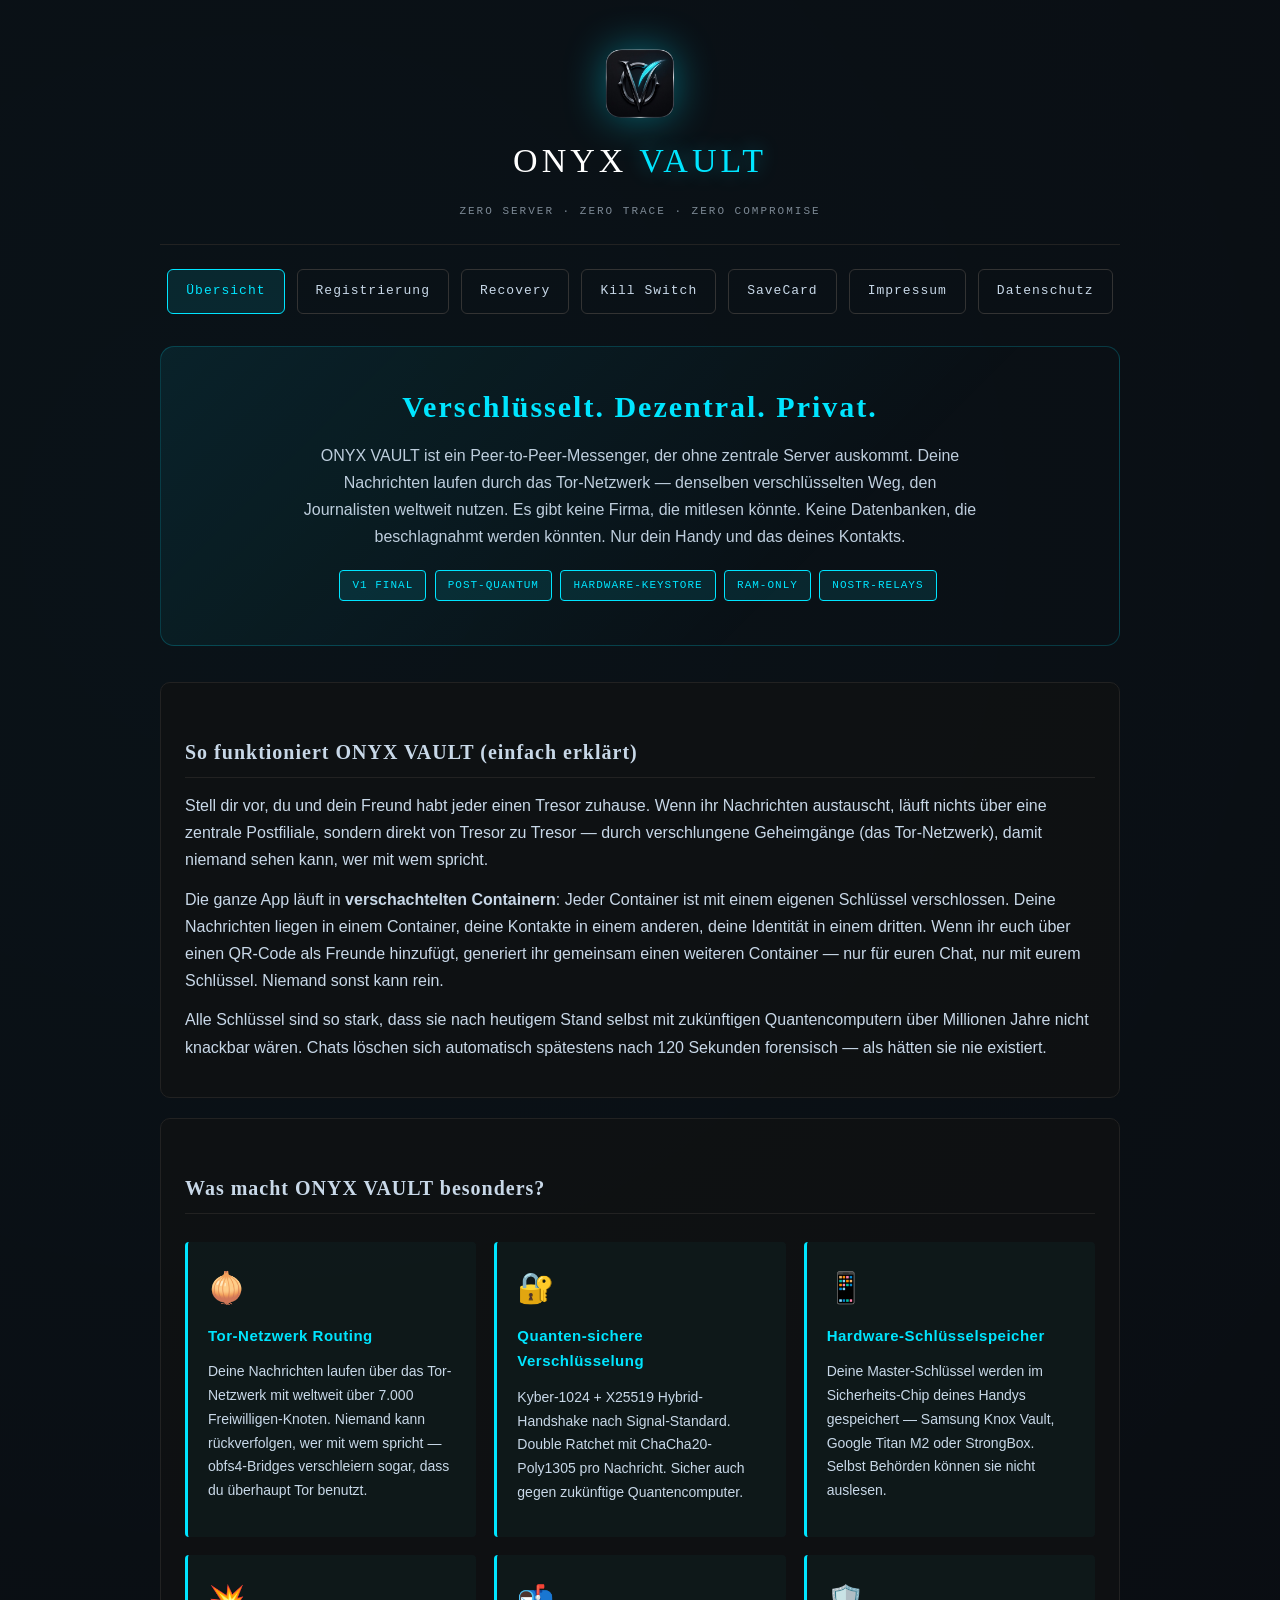
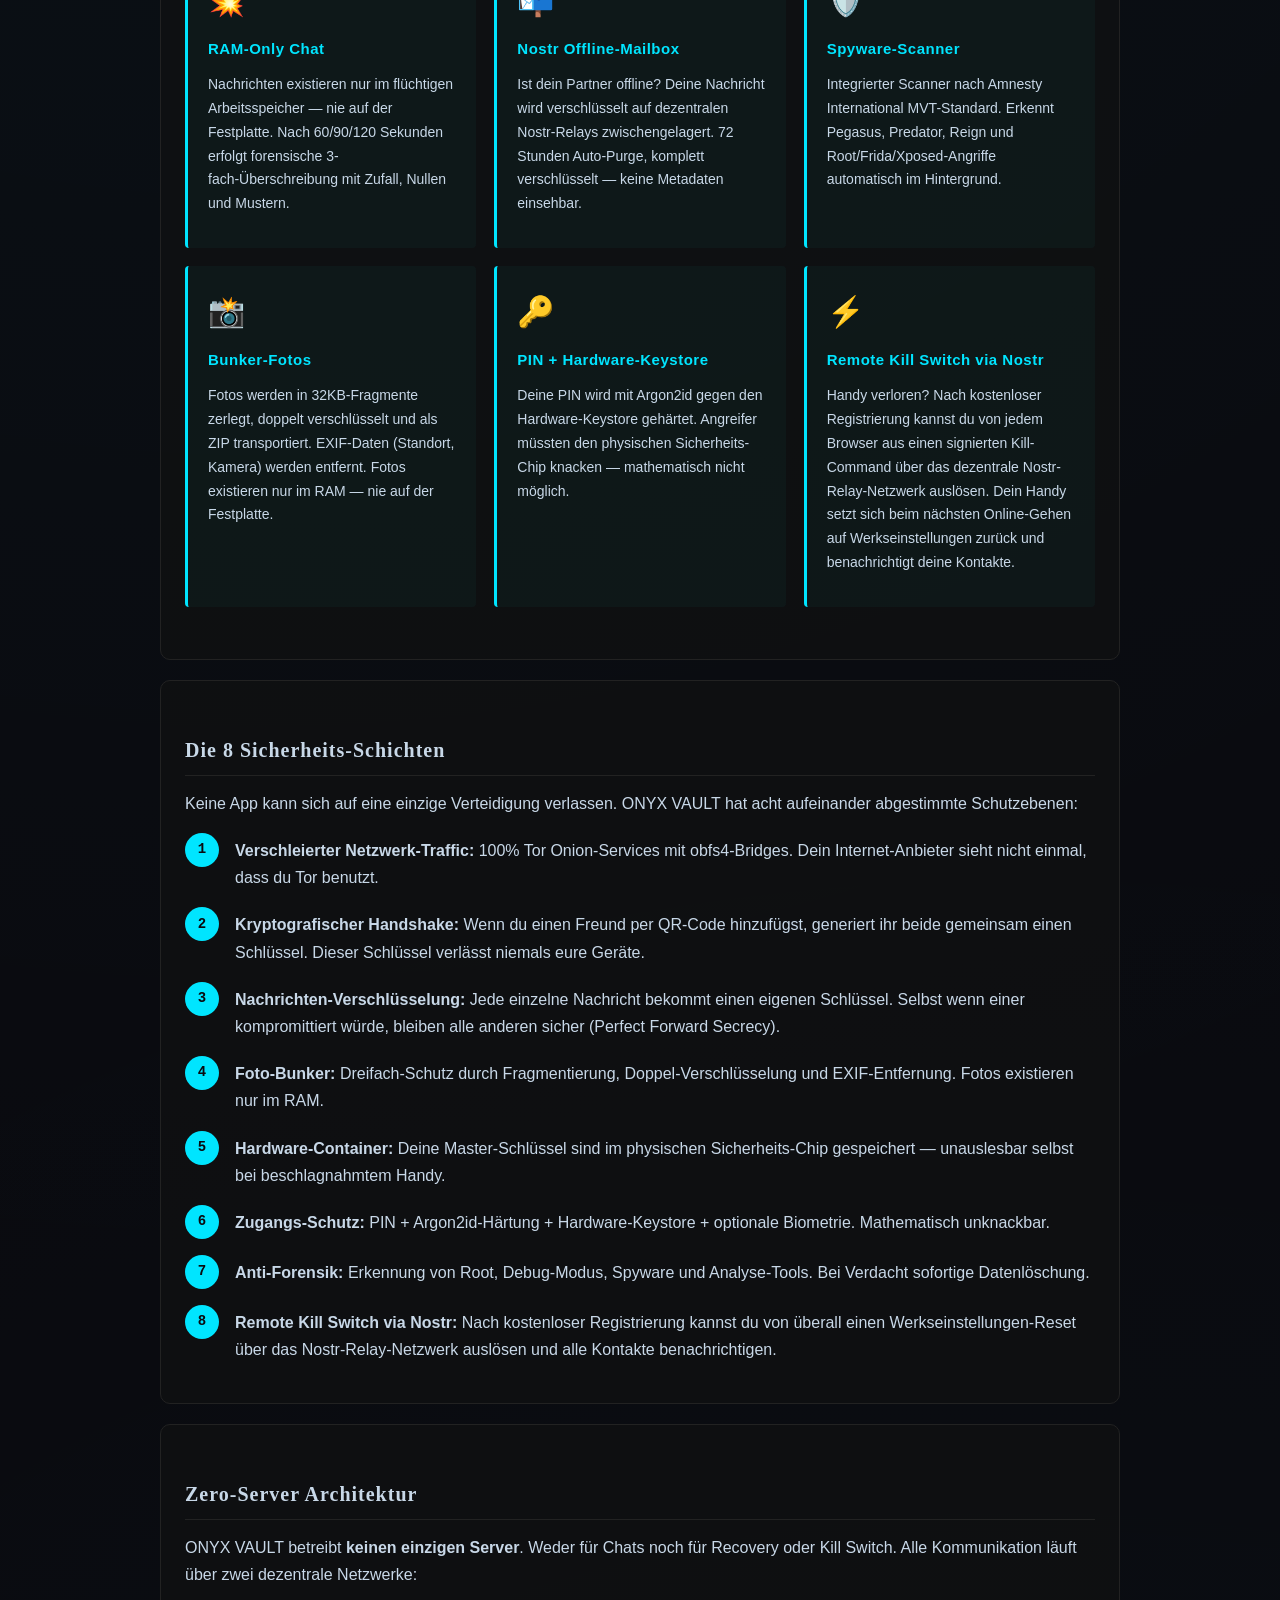
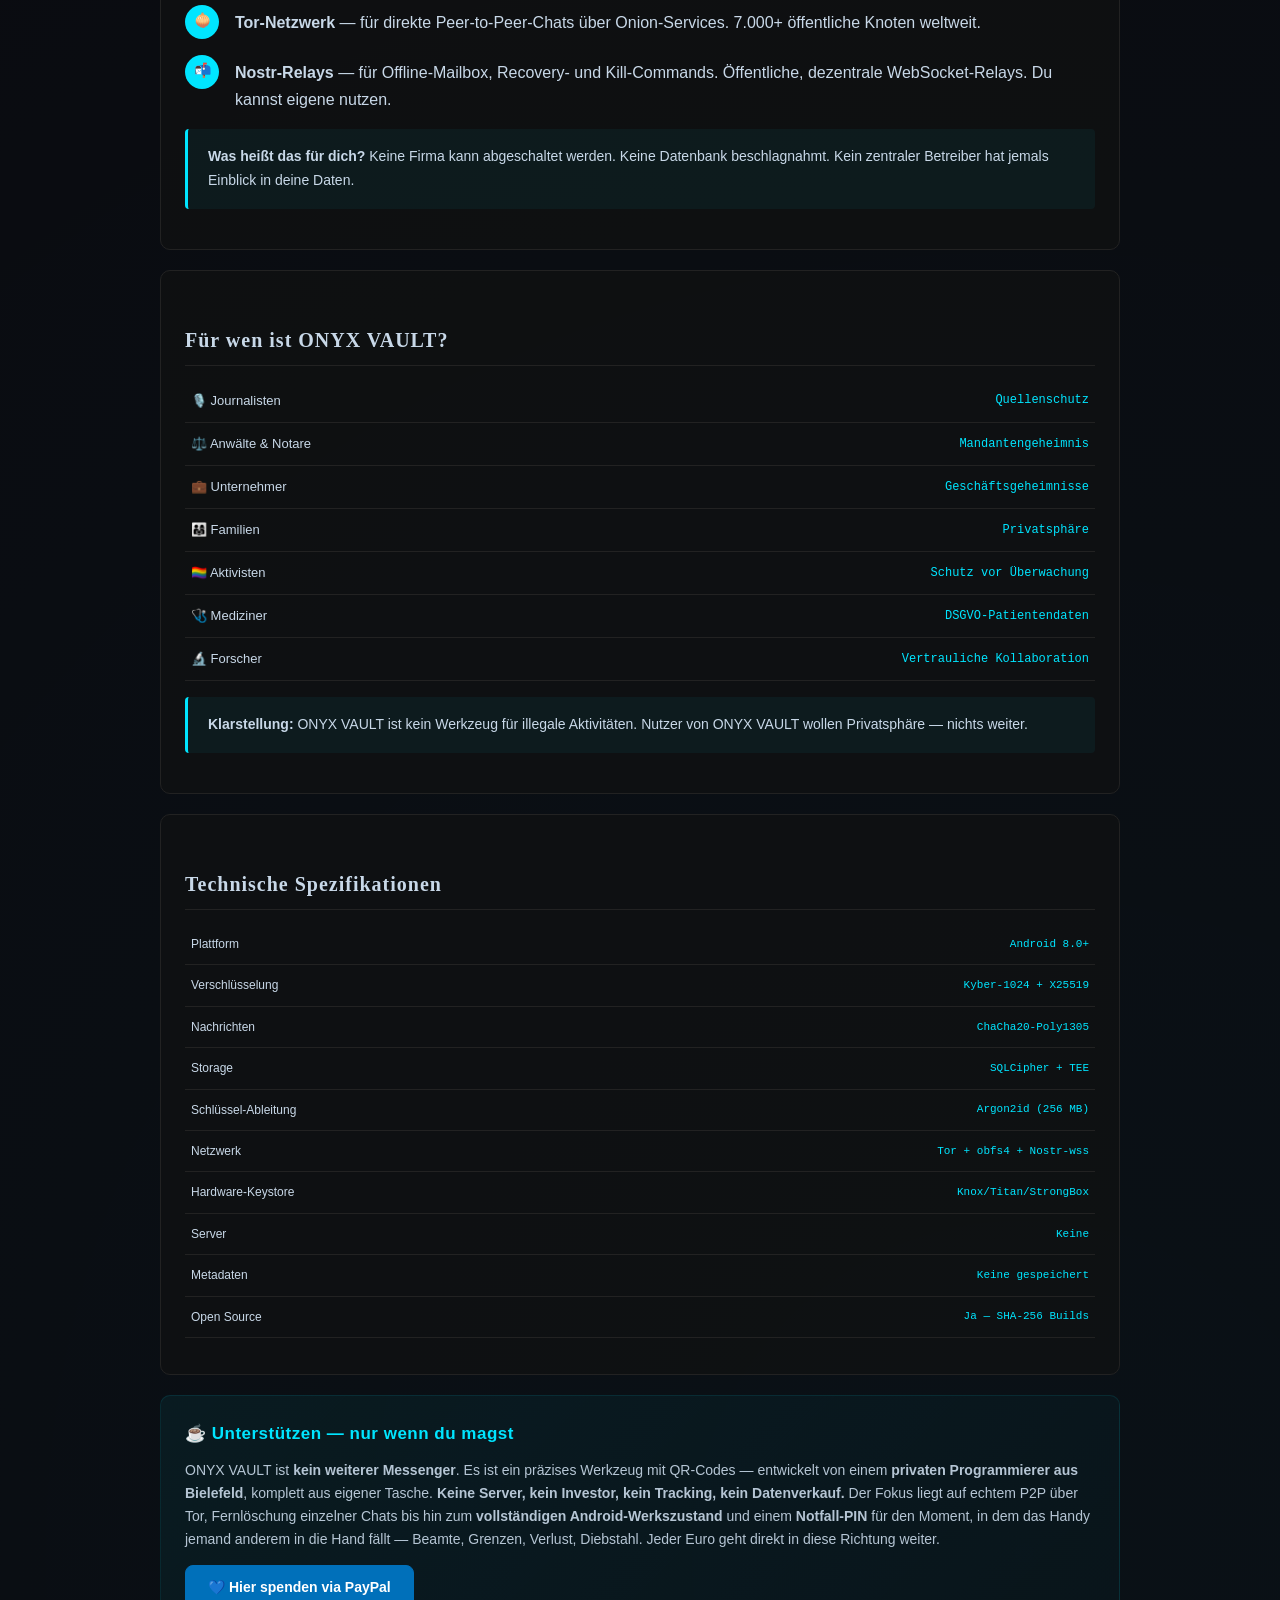
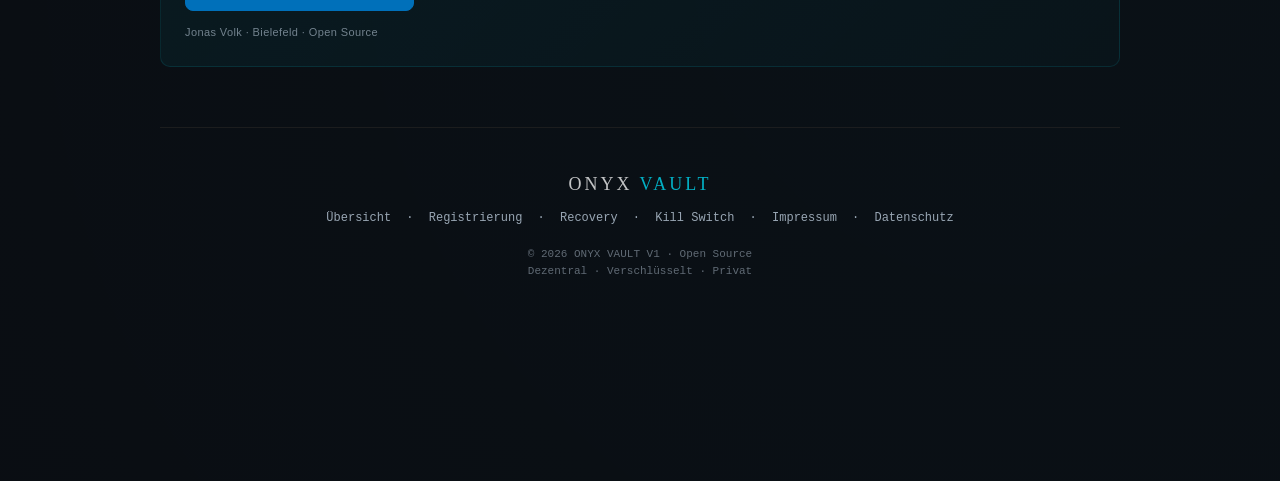
==== index.html @ 6ca7aa84 "fix: Donation-Text korrigiert - NO SERVER, P2P/Fernloeschung/Notfall-PIN betont" ====
<!DOCTYPE html>
<html lang="de">
<head>
<meta charset="UTF-8">
<meta name="viewport" content="width=device-width,initial-scale=1">
<meta name="referrer" content="no-referrer">
<title>ONYX VAULT — Dezentraler Tor-Messenger</title>
<link rel="stylesheet" href="style.css">
</head>
<body>
<div class="container">
  <header>
    <img src="logo.png" alt="ONYX VAULT" class="logo-img">
    <div class="logo"><span class="onyx">ONYX</span> <span class="vault">VAULT</span></div>
    <div class="tagline">ZERO SERVER · ZERO TRACE · ZERO COMPROMISE</div>
  </header>

  <nav>
    <a href="index.html" class="active">Übersicht</a>
    <a href="register.html">Registrierung</a>
    <a href="recovery.html">Recovery</a>
    <a href="killswitch.html">Kill Switch</a>
    <a href="savecard.html">SaveCard</a>
    <a href="impressum.html">Impressum</a>
    <a href="datenschutz.html">Datenschutz</a>
  </nav>

  <div class="hero">
    <h1>Verschlüsselt. Dezentral. Privat.</h1>
    <p>ONYX VAULT ist ein Peer-to-Peer-Messenger, der ohne zentrale Server auskommt. Deine Nachrichten laufen durch das Tor-Netzwerk — denselben verschlüsselten Weg, den Journalisten weltweit nutzen. Es gibt keine Firma, die mitlesen könnte. Keine Datenbanken, die beschlagnahmt werden könnten. Nur dein Handy und das deines Kontakts.</p>
    <span class="badge">V1 FINAL</span>
    <span class="badge">POST-QUANTUM</span>
    <span class="badge">HARDWARE-KEYSTORE</span>
    <span class="badge">RAM-ONLY</span>
    <span class="badge">NOSTR-RELAYS</span>
  </div>

  <div class="card">
    <h2>So funktioniert ONYX VAULT (einfach erklärt)</h2>
    <p>Stell dir vor, du und dein Freund habt jeder einen Tresor zuhause. Wenn ihr Nachrichten austauscht, läuft nichts über eine zentrale Postfiliale, sondern direkt von Tresor zu Tresor — durch verschlungene Geheimgänge (das Tor-Netzwerk), damit niemand sehen kann, wer mit wem spricht.</p>
    <p>Die ganze App läuft in <strong>verschachtelten Containern</strong>: Jeder Container ist mit einem eigenen Schlüssel verschlossen. Deine Nachrichten liegen in einem Container, deine Kontakte in einem anderen, deine Identität in einem dritten. Wenn ihr euch über einen QR-Code als Freunde hinzufügt, generiert ihr gemeinsam einen weiteren Container — nur für euren Chat, nur mit eurem Schlüssel. Niemand sonst kann rein.</p>
    <p>Alle Schlüssel sind so stark, dass sie nach heutigem Stand selbst mit zukünftigen Quantencomputern über Millionen Jahre nicht knackbar wären. Chats löschen sich automatisch spätestens nach 120 Sekunden forensisch — als hätten sie nie existiert.</p>
  </div>

  <div class="card">
    <h2>Was macht ONYX VAULT besonders?</h2>
    <div class="features">
      <div class="feature">
        <span class="feature-icon">🧅</span>
        <h3>Tor-Netzwerk Routing</h3>
        <p>Deine Nachrichten laufen über das Tor-Netzwerk mit weltweit über 7.000 Freiwilligen-Knoten. Niemand kann rückverfolgen, wer mit wem spricht — obfs4-Bridges verschleiern sogar, dass du überhaupt Tor benutzt.</p>
      </div>
      <div class="feature">
        <span class="feature-icon">🔐</span>
        <h3>Quanten-sichere Verschlüsselung</h3>
        <p>Kyber-1024 + X25519 Hybrid-Handshake nach Signal-Standard. Double Ratchet mit ChaCha20-Poly1305 pro Nachricht. Sicher auch gegen zukünftige Quantencomputer.</p>
      </div>
      <div class="feature">
        <span class="feature-icon">📱</span>
        <h3>Hardware-Schlüsselspeicher</h3>
        <p>Deine Master-Schlüssel werden im Sicherheits-Chip deines Handys gespeichert — Samsung Knox Vault, Google Titan M2 oder StrongBox. Selbst Behörden können sie nicht auslesen.</p>
      </div>
      <div class="feature">
        <span class="feature-icon">💥</span>
        <h3>RAM-Only Chat</h3>
        <p>Nachrichten existieren nur im flüchtigen Arbeitsspeicher — nie auf der Festplatte. Nach 60/90/120 Sekunden erfolgt forensische 3-fach-Überschreibung mit Zufall, Nullen und Mustern.</p>
      </div>
      <div class="feature">
        <span class="feature-icon">📬</span>
        <h3>Nostr Offline-Mailbox</h3>
        <p>Ist dein Partner offline? Deine Nachricht wird verschlüsselt auf dezentralen Nostr-Relays zwischengelagert. 72 Stunden Auto-Purge, komplett verschlüsselt — keine Metadaten einsehbar.</p>
      </div>
      <div class="feature">
        <span class="feature-icon">🛡️</span>
        <h3>Spyware-Scanner</h3>
        <p>Integrierter Scanner nach Amnesty International MVT-Standard. Erkennt Pegasus, Predator, Reign und Root/Frida/Xposed-Angriffe automatisch im Hintergrund.</p>
      </div>
      <div class="feature">
        <span class="feature-icon">📸</span>
        <h3>Bunker-Fotos</h3>
        <p>Fotos werden in 32KB-Fragmente zerlegt, doppelt verschlüsselt und als ZIP transportiert. EXIF-Daten (Standort, Kamera) werden entfernt. Fotos existieren nur im RAM — nie auf der Festplatte.</p>
      </div>
      <div class="feature">
        <span class="feature-icon">🔑</span>
        <h3>PIN + Hardware-Keystore</h3>
        <p>Deine PIN wird mit Argon2id gegen den Hardware-Keystore gehärtet. Angreifer müssten den physischen Sicherheits-Chip knacken — mathematisch nicht möglich.</p>
      </div>
      <div class="feature">
        <span class="feature-icon">⚡</span>
        <h3>Remote Kill Switch via Nostr</h3>
        <p>Handy verloren? Nach kostenloser Registrierung kannst du von jedem Browser aus einen signierten Kill-Command über das dezentrale Nostr-Relay-Netzwerk auslösen. Dein Handy setzt sich beim nächsten Online-Gehen auf Werkseinstellungen zurück und benachrichtigt deine Kontakte.</p>
      </div>
    </div>
  </div>

  <div class="card">
    <h2>Die 8 Sicherheits-Schichten</h2>
    <p>Keine App kann sich auf eine einzige Verteidigung verlassen. ONYX VAULT hat acht aufeinander abgestimmte Schutzebenen:</p>
    <div class="step"><div class="step-num">1</div><div class="step-text"><strong>Verschleierter Netzwerk-Traffic:</strong> 100% Tor Onion-Services mit obfs4-Bridges. Dein Internet-Anbieter sieht nicht einmal, dass du Tor benutzt.</div></div>
    <div class="step"><div class="step-num">2</div><div class="step-text"><strong>Kryptografischer Handshake:</strong> Wenn du einen Freund per QR-Code hinzufügst, generiert ihr beide gemeinsam einen Schlüssel. Dieser Schlüssel verlässt niemals eure Geräte.</div></div>
    <div class="step"><div class="step-num">3</div><div class="step-text"><strong>Nachrichten-Verschlüsselung:</strong> Jede einzelne Nachricht bekommt einen eigenen Schlüssel. Selbst wenn einer kompromittiert würde, bleiben alle anderen sicher (Perfect Forward Secrecy).</div></div>
    <div class="step"><div class="step-num">4</div><div class="step-text"><strong>Foto-Bunker:</strong> Dreifach-Schutz durch Fragmentierung, Doppel-Verschlüsselung und EXIF-Entfernung. Fotos existieren nur im RAM.</div></div>
    <div class="step"><div class="step-num">5</div><div class="step-text"><strong>Hardware-Container:</strong> Deine Master-Schlüssel sind im physischen Sicherheits-Chip gespeichert — unauslesbar selbst bei beschlagnahmtem Handy.</div></div>
    <div class="step"><div class="step-num">6</div><div class="step-text"><strong>Zugangs-Schutz:</strong> PIN + Argon2id-Härtung + Hardware-Keystore + optionale Biometrie. Mathematisch unknackbar.</div></div>
    <div class="step"><div class="step-num">7</div><div class="step-text"><strong>Anti-Forensik:</strong> Erkennung von Root, Debug-Modus, Spyware und Analyse-Tools. Bei Verdacht sofortige Datenlöschung.</div></div>
    <div class="step"><div class="step-num">8</div><div class="step-text"><strong>Remote Kill Switch via Nostr:</strong> Nach kostenloser Registrierung kannst du von überall einen Werkseinstellungen-Reset über das Nostr-Relay-Netzwerk auslösen und alle Kontakte benachrichtigen.</div></div>
  </div>

  <div class="card">
    <h2>Zero-Server Architektur</h2>
    <p>ONYX VAULT betreibt <strong>keinen einzigen Server</strong>. Weder für Chats noch für Recovery oder Kill Switch. Alle Kommunikation läuft über zwei dezentrale Netzwerke:</p>
    <div class="step"><div class="step-num">🧅</div><div class="step-text"><strong>Tor-Netzwerk</strong> — für direkte Peer-to-Peer-Chats über Onion-Services. 7.000+ öffentliche Knoten weltweit.</div></div>
    <div class="step"><div class="step-num">📬</div><div class="step-text"><strong>Nostr-Relays</strong> — für Offline-Mailbox, Recovery- und Kill-Commands. Öffentliche, dezentrale WebSocket-Relays. Du kannst eigene nutzen.</div></div>
    <div class="info"><strong>Was heißt das für dich?</strong> Keine Firma kann abgeschaltet werden. Keine Datenbank beschlagnahmt. Kein zentraler Betreiber hat jemals Einblick in deine Daten.</div>
  </div>

  <div class="card">
    <h2>Für wen ist ONYX VAULT?</h2>
    <table>
      <tr><td>🎙️ Journalisten</td><td>Quellenschutz</td></tr>
      <tr><td>⚖️ Anwälte & Notare</td><td>Mandantengeheimnis</td></tr>
      <tr><td>💼 Unternehmer</td><td>Geschäftsgeheimnisse</td></tr>
      <tr><td>👨‍👩‍👧 Familien</td><td>Privatsphäre</td></tr>
      <tr><td>🏳️‍🌈 Aktivisten</td><td>Schutz vor Überwachung</td></tr>
      <tr><td>🩺 Mediziner</td><td>DSGVO-Patientendaten</td></tr>
      <tr><td>🔬 Forscher</td><td>Vertrauliche Kollaboration</td></tr>
    </table>
    <div class="info"><strong>Klarstellung:</strong> ONYX VAULT ist kein Werkzeug für illegale Aktivitäten. Nutzer von ONYX VAULT wollen Privatsphäre — nichts weiter.</div>
  </div>

  <div class="card">
    <h2>Technische Spezifikationen</h2>
    <table class="spec-table">
      <tr><td>Plattform</td><td>Android 8.0+</td></tr>
      <tr><td>Verschlüsselung</td><td>Kyber-1024 + X25519</td></tr>
      <tr><td>Nachrichten</td><td>ChaCha20-Poly1305</td></tr>
      <tr><td>Storage</td><td>SQLCipher + TEE</td></tr>
      <tr><td>Schlüssel-Ableitung</td><td>Argon2id (256 MB)</td></tr>
      <tr><td>Netzwerk</td><td>Tor + obfs4 + Nostr-wss</td></tr>
      <tr><td>Hardware-Keystore</td><td>Knox/Titan/StrongBox</td></tr>
      <tr><td>Server</td><td>Keine</td></tr>
      <tr><td>Metadaten</td><td>Keine gespeichert</td></tr>
      <tr><td>Open Source</td><td>Ja — SHA-256 Builds</td></tr>
    </table>
  </div>

    <div class="card donation-card">
    <h3 class="donation-title">☕ Unterstützen — nur wenn du magst</h3>
    <p class="donation-text">
      ONYX VAULT ist <strong>kein weiterer Messenger</strong>. Es ist ein präzises Werkzeug mit QR-Codes — entwickelt von einem <strong>privaten Programmierer aus Bielefeld</strong>, komplett aus eigener Tasche. <strong>Keine Server, kein Investor, kein Tracking, kein Datenverkauf.</strong> Der Fokus liegt auf echtem P2P über Tor, Fernlöschung einzelner Chats bis hin zum <strong>vollständigen Android-Werkszustand</strong> und einem <strong>Notfall-PIN</strong> für den Moment, in dem das Handy jemand anderem in die Hand fällt — Beamte, Grenzen, Verlust, Diebstahl. Jeder Euro geht direkt in diese Richtung weiter.
    </p>
    <a href="https://www.paypal.com/donate?business=jonassimonvolk@gmail.com&no_recurring=0&item_name=ONYX+VAULT+Entwicklung&currency_code=EUR" target="_blank" rel="noopener" class="donation-btn">💙 Hier spenden via PayPal</a>
    <p class="donation-meta">Jonas Volk · Bielefeld · Open Source</p>
  </div>

  <footer>
    <div class="foot-logo"><span class="onyx">ONYX</span> <span class="vault">VAULT</span></div>
    <div>
      <a href="index.html" class="foot-link">Übersicht</a> ·
      <a href="register.html" class="foot-link">Registrierung</a> ·
      <a href="recovery.html" class="foot-link">Recovery</a> ·
      <a href="killswitch.html" class="foot-link">Kill Switch</a> ·
      <a href="impressum.html" class="foot-link">Impressum</a> ·
      <a href="datenschutz.html" class="foot-link">Datenschutz</a>
    </div>
    <div class="copyright">
      © 2026 ONYX VAULT V1 · Open Source<br>
      Dezentral · Verschlüsselt · Privat
    </div>
  </footer>
</div>
</body>
</html>
---- style.css ----
/* ONYX VAULT v4 — Dark Teal Theme (consistent across all pages) */
:root{
  --bg:#0a0a0f;--bg2:#111;
  --teal:#00e5ff;--teal-bright:#00ffdd;--teal-dim:rgba(0,229,255,0.1);
  --silver:#c8d8e8;--onyx:#1a1a1a;--red:#ff3b58;--muted:#666;
  --green-success:#4caf50;
}
*{margin:0;padding:0;box-sizing:border-box}
html,body{min-height:100%;overflow-x:hidden}
body{
  background:var(--bg);color:var(--silver);
  font-family:'Rajdhani','Segoe UI',sans-serif;line-height:1.7;
  padding:16px;padding-bottom:140px;
  background-image:radial-gradient(circle at 20% 10%,rgba(0,229,255,0.04) 0%,transparent 50%),
                   radial-gradient(circle at 80% 90%,rgba(0,229,255,0.03) 0%,transparent 50%);
}
.container{max-width:960px;margin:0 auto}
header{
  text-align:center;padding:32px 0 24px;border-bottom:1px solid #222;margin-bottom:24px;
  display:flex;flex-direction:column;align-items:center;gap:12px
}
.logo-img{width:72px;height:72px;object-fit:contain;filter:drop-shadow(0 0 20px rgba(0,229,255,0.4))}
.logo{font-family:'Cinzel',serif;font-size:34px;letter-spacing:4px}
.logo .onyx{color:#fff}
.logo .vault{color:var(--teal);text-shadow:0 0 20px rgba(0,229,255,0.4)}
.tagline{font-family:monospace;font-size:11px;color:var(--silver);opacity:0.6;letter-spacing:2px}
nav{display:flex;justify-content:center;gap:12px;flex-wrap:wrap;margin:20px 0 32px}
nav a{color:var(--silver);text-decoration:none;padding:10px 18px;border:1px solid #333;border-radius:6px;font-family:monospace;font-size:13px;transition:0.25s;letter-spacing:1px}
nav a:hover,nav a.active{border-color:var(--teal);color:var(--teal);background:var(--teal-dim)}
h1{font-family:'Cinzel',serif;font-size:26px;color:var(--teal);margin:0 0 16px;letter-spacing:2px;line-height:1.3}
h2{font-family:'Cinzel',serif;font-size:20px;color:var(--silver);margin:28px 0 14px;letter-spacing:1px;padding-bottom:8px;border-bottom:1px solid #222}
h3{color:var(--teal);font-size:15px;margin:16px 0 8px;letter-spacing:0.5px}
p{margin:12px 0}
.card{background:rgba(17,17,17,0.65);border:1px solid #222;border-radius:10px;padding:24px;margin-bottom:20px;overflow:hidden;word-wrap:break-word}
.hero{text-align:center;padding:40px 24px;background:linear-gradient(135deg,rgba(0,229,255,0.08) 0%,transparent 70%);border:1px solid rgba(0,229,255,0.2);border-radius:14px;margin-bottom:36px}
.hero h1{font-size:30px;line-height:1.3}
.hero p{font-size:16px;max-width:680px;margin:16px auto;opacity:0.95}
.features{display:grid;grid-template-columns:repeat(auto-fit,minmax(260px,1fr));gap:18px;margin:28px 0}
.feature{background:rgba(0,229,255,0.03);border-left:3px solid var(--teal);padding:20px;border-radius:4px;transition:0.25s;min-width:0;overflow:hidden}
.feature:hover{background:rgba(0,229,255,0.06);transform:translateX(4px)}
.feature-icon{font-size:30px;margin-bottom:10px;display:block}
.feature h3{margin-top:0}
.feature p{font-size:14px}
.btn{display:inline-block;background:var(--teal);color:var(--bg);padding:14px 28px;border:none;border-radius:6px;font-family:monospace;font-weight:bold;cursor:pointer;text-decoration:none;letter-spacing:1px;font-size:14px;transition:0.2s}
.btn:hover{background:var(--teal-bright);box-shadow:0 4px 20px rgba(0,229,255,0.4)}
.btn-red{background:var(--red);color:#fff}
.btn-red:hover{background:#ff5577;box-shadow:0 4px 20px rgba(255,59,88,0.4)}
.badge{display:inline-block;padding:5px 12px;background:var(--teal-dim);border:1px solid var(--teal);color:var(--teal);font-family:monospace;font-size:11px;border-radius:4px;margin:4px 4px 4px 0;letter-spacing:1px}
.badge-red{background:rgba(255,59,88,0.1);border-color:var(--red);color:var(--red)}
.step{display:flex;gap:16px;margin:16px 0;align-items:flex-start}
.step-num{background:var(--teal);color:var(--bg);width:34px;height:34px;border-radius:50%;display:flex;align-items:center;justify-content:center;font-weight:bold;flex-shrink:0;font-family:monospace;font-size:14px}
.step-text{flex:1;padding-top:4px;min-width:0;word-wrap:break-word}
.payment-grid{display:grid;grid-template-columns:repeat(auto-fit,minmax(140px,1fr));gap:14px;margin:20px 0}
.payment{background:var(--onyx);border:1px solid #333;padding:18px;text-align:center;border-radius:8px;cursor:pointer;transition:0.2s;text-decoration:none;color:var(--silver);display:block}
.payment:hover{border-color:var(--teal);transform:translateY(-2px);background:var(--teal-dim);color:var(--teal)}
.payment-icon{font-size:28px;margin-bottom:6px}
.payment small{display:block;opacity:0.6;font-size:11px;margin-top:2px}
.warn{background:rgba(255,59,88,0.08);border-left:3px solid var(--red);padding:16px 20px;margin:16px 0;font-size:14px;border-radius:4px}
.info{background:rgba(0,229,255,0.05);border-left:3px solid var(--teal);padding:16px 20px;margin:16px 0;font-size:14px;border-radius:4px}
.success{background:rgba(76,175,80,0.08);border-left:3px solid var(--green-success);padding:16px 20px;margin:16px 0;font-size:14px;border-radius:4px}
.price-section{text-align:center;padding:32px 20px;background:var(--teal-dim);border-radius:12px;margin:32px 0}
.price{font-family:'Cinzel',serif;font-size:48px;color:var(--teal);margin:12px 0;font-weight:bold}
.upload-zone{border:2px dashed var(--teal);background:var(--teal-dim);padding:40px 20px;text-align:center;border-radius:12px;margin:20px 0;cursor:pointer;transition:0.2s;position:relative}
.upload-zone:hover{background:rgba(0,229,255,0.15);transform:translateY(-2px)}
.upload-zone.drag-over{border-color:var(--teal-bright);background:rgba(0,229,255,0.2);transform:scale(1.02)}
.upload-icon{font-size:48px;margin-bottom:12px}
.upload-zone input[type=file]{display:none}
.token-textarea{width:100%;background:var(--bg);border:1px solid var(--teal);color:var(--teal);padding:12px;border-radius:6px;font-family:monospace;font-size:12px;resize:vertical}
table{width:100%;border-collapse:collapse;margin:12px 0;font-size:13px;table-layout:fixed}
table tr{border-bottom:1px solid #222}
table td{padding:10px 6px;word-wrap:break-word;overflow-wrap:break-word}
table td:first-child{color:var(--silver);font-weight:500;width:45%}
table td:last-child{text-align:right;font-family:monospace;font-size:12px;color:var(--teal);width:55%}
.spec-table td{font-size:12px}
.spec-table td:last-child{font-size:11px}
ul{margin:12px 0;padding-left:20px}
li{margin:8px 0}
code{background:var(--onyx);padding:3px 8px;border-radius:4px;font-family:monospace;font-size:11px;color:var(--teal);word-break:break-all}

/* 5-Wort-Passphrase Grid */
.phrase-grid{display:grid;grid-template-columns:repeat(5,1fr);gap:10px;margin:20px 0}
.phrase-input{background:var(--bg);border:1px solid #333;color:var(--teal);padding:12px 10px;border-radius:6px;font-family:monospace;font-size:14px;text-align:center;transition:0.2s}
.phrase-input:focus{border-color:var(--teal);outline:none;background:var(--teal-dim)}
@media (max-width:600px){.phrase-grid{grid-template-columns:repeat(5,1fr);gap:4px}.phrase-input{padding:10px 4px;font-size:12px}}

footer{
  text-align:center;padding:40px 20px 60px;margin-top:60px;
  border-top:1px solid #222;
  font-family:monospace;font-size:12px;opacity:0.75;
  line-height:1.8
}
footer .foot-logo{font-family:'Cinzel',serif;font-size:18px;letter-spacing:3px;margin-bottom:8px}
footer .foot-logo .onyx{color:#fff}
footer .foot-logo .vault{color:var(--teal)}
footer .foot-link{color:var(--silver);text-decoration:none;margin:0 8px;transition:0.2s}
footer .foot-link:hover{color:var(--teal)}
footer .copyright{margin-top:16px;opacity:0.6;font-size:11px;line-height:1.6}
@media (max-width:600px){
  .hero h1{font-size:24px}
  h1{font-size:22px}
  nav a{padding:8px 14px;font-size:12px}
  .card{padding:18px}
  .price{font-size:36px}
  .spec-table td{font-size:11px}
  .spec-table td:last-child{font-size:10px}
}

/* ===== PAYMENT MODAL ===== */
.modal-overlay{position:fixed;top:0;left:0;right:0;bottom:0;background:rgba(0,0,0,0.85);display:none;align-items:center;justify-content:center;z-index:1000;padding:16px;backdrop-filter:blur(8px)}
.modal-overlay.active{display:flex}
.modal{background:var(--bg2);border:1px solid var(--teal);border-radius:16px;padding:28px;max-width:480px;width:100%;max-height:90vh;overflow-y:auto;box-shadow:0 0 40px rgba(0,229,255,0.3)}
.modal-close{float:right;background:none;border:none;color:var(--silver);font-size:24px;cursor:pointer;padding:0;width:32px;height:32px;line-height:32px;border-radius:50%;transition:0.2s}
.modal-close:hover{background:var(--onyx);color:var(--teal)}
.modal h2{margin-top:0;padding-top:0;border-bottom:none;font-size:22px}
.wallet-section{text-align:center;padding:24px;background:var(--onyx);border-radius:12px;margin:20px 0}
.wallet-amount{font-family:'Cinzel',serif;font-size:36px;color:var(--teal);margin:8px 0;font-weight:bold}
.wallet-coin{font-family:monospace;font-size:14px;opacity:0.7;letter-spacing:2px}
.wallet-addr{background:var(--bg);border:1px dashed var(--teal);padding:14px;border-radius:8px;margin:16px 0;font-family:monospace;font-size:11px;word-break:break-all;color:var(--teal);line-height:1.5}
.btn-copy{background:var(--teal);color:var(--bg);border:none;padding:10px 20px;border-radius:6px;cursor:pointer;font-family:monospace;font-weight:bold;font-size:13px;margin-top:12px;transition:0.2s}
.btn-copy:hover{background:var(--teal-bright);transform:translateY(-1px)}
.btn-copy.copied{background:var(--green-success);color:#fff}
.wallet-qr{width:180px;height:180px;background:#fff;margin:16px auto;display:flex;align-items:center;justify-content:center;font-family:monospace;font-size:11px;color:#000;border-radius:12px;padding:12px}
.wallet-connect-btn{background:linear-gradient(135deg,var(--teal) 0%,var(--teal-bright) 100%);color:var(--bg);border:none;padding:14px 28px;border-radius:8px;cursor:pointer;font-family:monospace;font-weight:bold;font-size:14px;letter-spacing:1px;width:100%;margin-top:16px;transition:0.2s}
.wallet-connect-btn:hover{transform:translateY(-2px);box-shadow:0 4px 20px rgba(0,229,255,0.4)}
.wallet-info{background:var(--teal-dim);padding:12px 16px;border-radius:8px;font-size:12px;margin:16px 0;line-height:1.6}

/* ─── Donation Block (dezent, nicht schleimig) ────────────────── */
.donation-card{border:1px solid var(--teal-dim);background:linear-gradient(135deg,rgba(0,229,255,0.06),rgba(0,229,255,0.02));position:relative}
.donation-title{color:var(--teal);margin:0 0 10px 0;font-size:17px;border:none}
.donation-text{font-size:14px;line-height:1.65;opacity:0.9;margin:0 0 14px 0}
.donation-btn{display:inline-block;background:#0070ba;color:#fff;padding:10px 22px;border-radius:8px;text-decoration:none;font-weight:600;font-size:14px;transition:0.2s;border:1px solid #0070ba}
.donation-btn:hover{background:#003087;transform:translateY(-1px);box-shadow:0 4px 12px rgba(0,112,186,0.4)}
.donation-meta{margin:12px 0 0 0;font-size:11px;opacity:0.55;letter-spacing:0.4px}
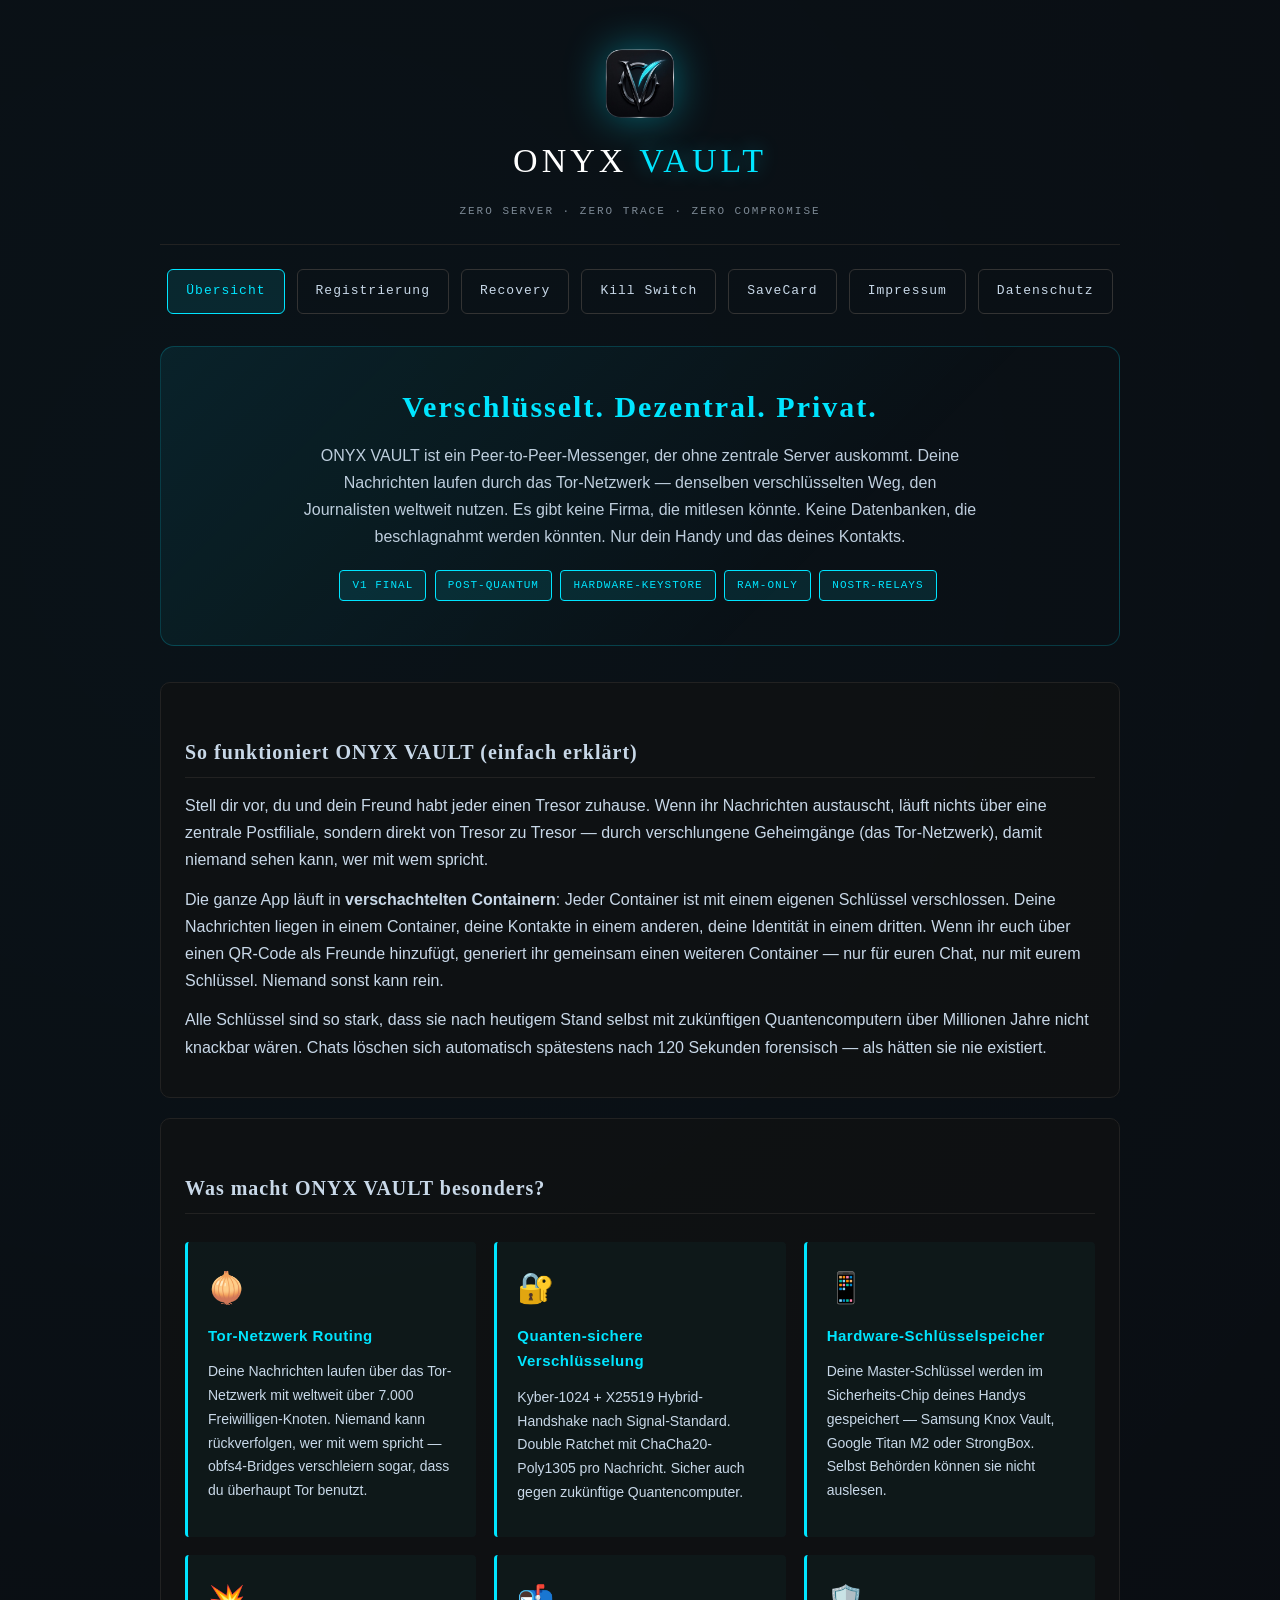
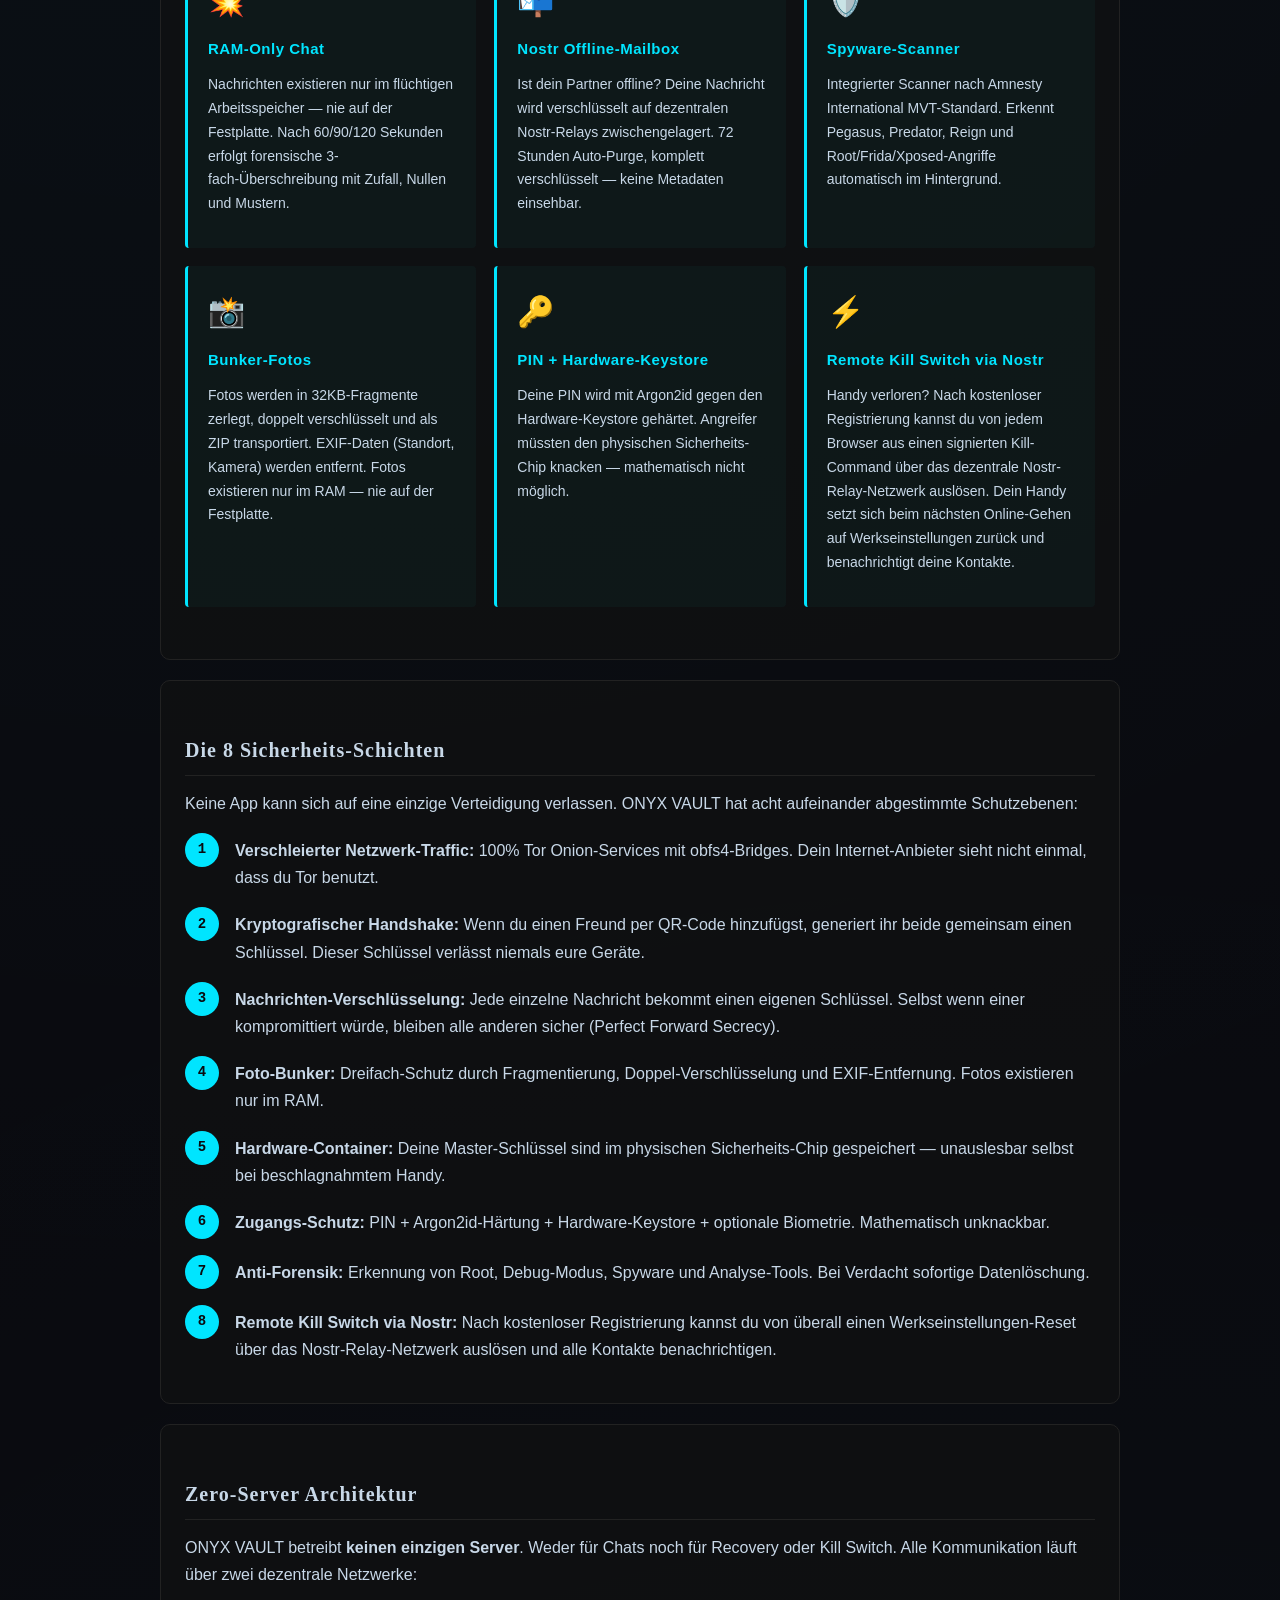
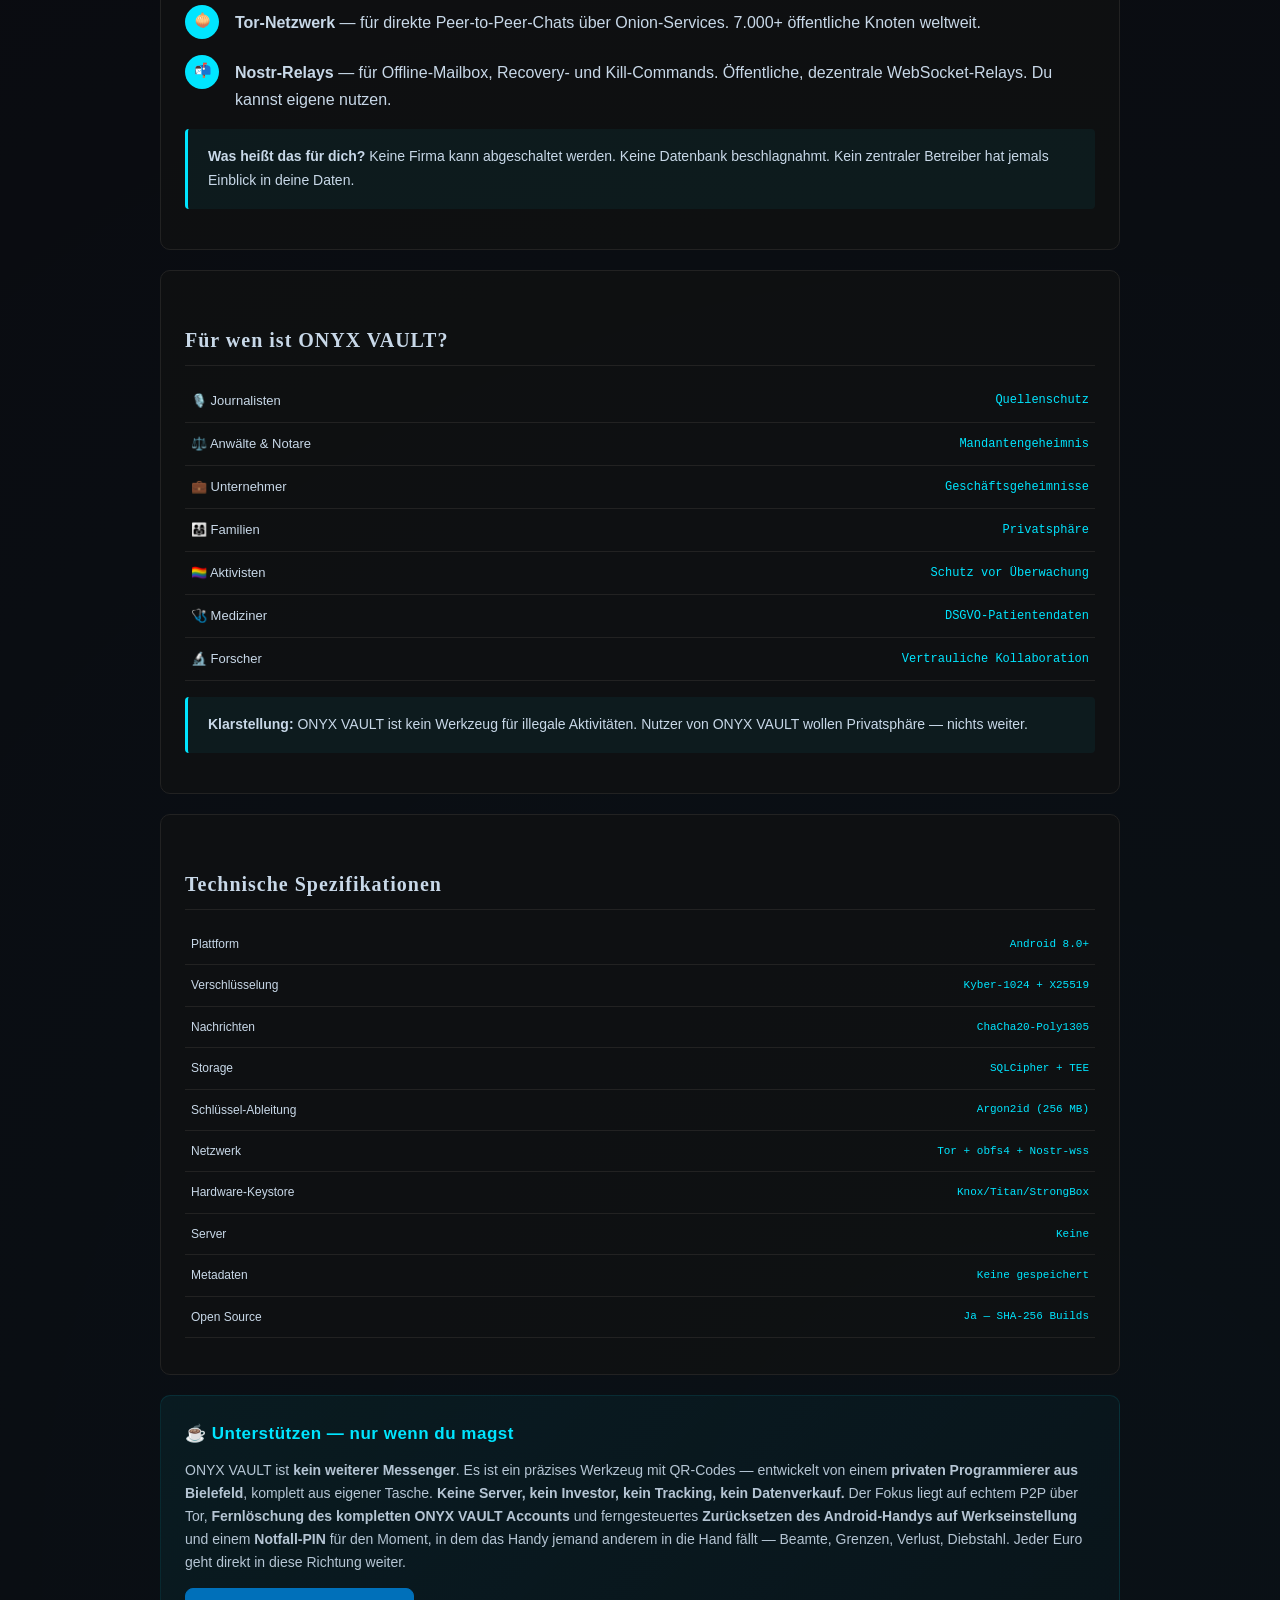
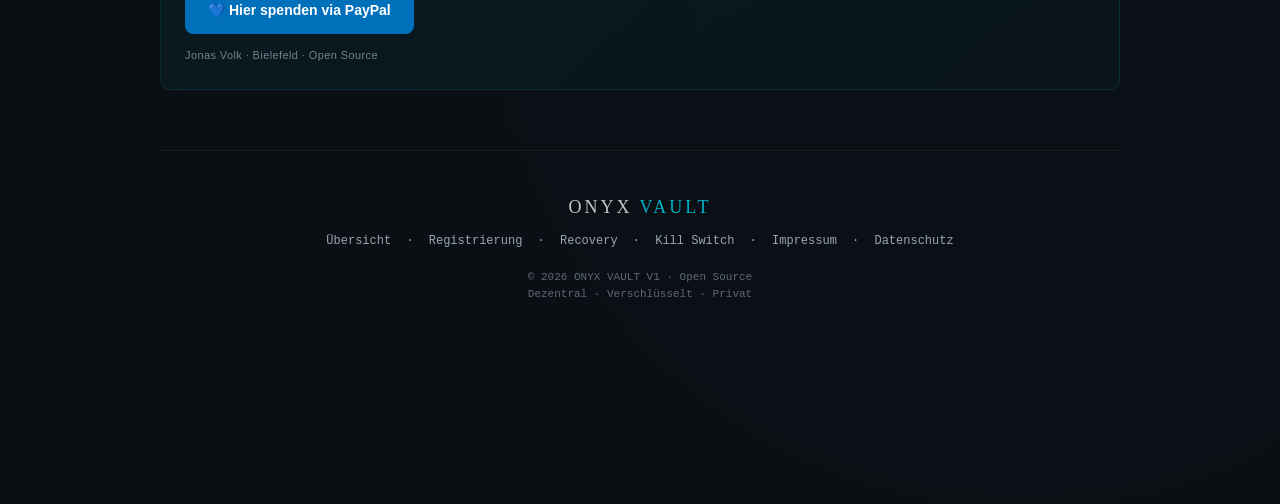
==== commit 611647ed: "fix: Donation-Text korrigiert - KEIN Chat-Loeschen, sondern Account+Werksreset" ====
--- a/index.html
+++ b/index.html
@@ -147,7 +147,7 @@
     <div class="card donation-card">
     <h3 class="donation-title">☕ Unterstützen — nur wenn du magst</h3>
     <p class="donation-text">
-      ONYX VAULT ist <strong>kein weiterer Messenger</strong>. Es ist ein präzises Werkzeug mit QR-Codes — entwickelt von einem <strong>privaten Programmierer aus Bielefeld</strong>, komplett aus eigener Tasche. <strong>Keine Server, kein Investor, kein Tracking, kein Datenverkauf.</strong> Der Fokus liegt auf echtem P2P über Tor, Fernlöschung einzelner Chats bis hin zum <strong>vollständigen Android-Werkszustand</strong> und einem <strong>Notfall-PIN</strong> für den Moment, in dem das Handy jemand anderem in die Hand fällt — Beamte, Grenzen, Verlust, Diebstahl. Jeder Euro geht direkt in diese Richtung weiter.
+      ONYX VAULT ist <strong>kein weiterer Messenger</strong>. Es ist ein präzises Werkzeug mit QR-Codes — entwickelt von einem <strong>privaten Programmierer aus Bielefeld</strong>, komplett aus eigener Tasche. <strong>Keine Server, kein Investor, kein Tracking, kein Datenverkauf.</strong> Der Fokus liegt auf echtem P2P über Tor, <strong>Fernlöschung des kompletten ONYX VAULT Accounts</strong> und ferngesteuertes <strong>Zurücksetzen des Android-Handys auf Werkseinstellung</strong> und einem <strong>Notfall-PIN</strong> für den Moment, in dem das Handy jemand anderem in die Hand fällt — Beamte, Grenzen, Verlust, Diebstahl. Jeder Euro geht direkt in diese Richtung weiter.
     </p>
     <a href="https://www.paypal.com/donate?business=jonassimonvolk@gmail.com&no_recurring=0&item_name=ONYX+VAULT+Entwicklung&currency_code=EUR" target="_blank" rel="noopener" class="donation-btn">💙 Hier spenden via PayPal</a>
     <p class="donation-meta">Jonas Volk · Bielefeld · Open Source</p>
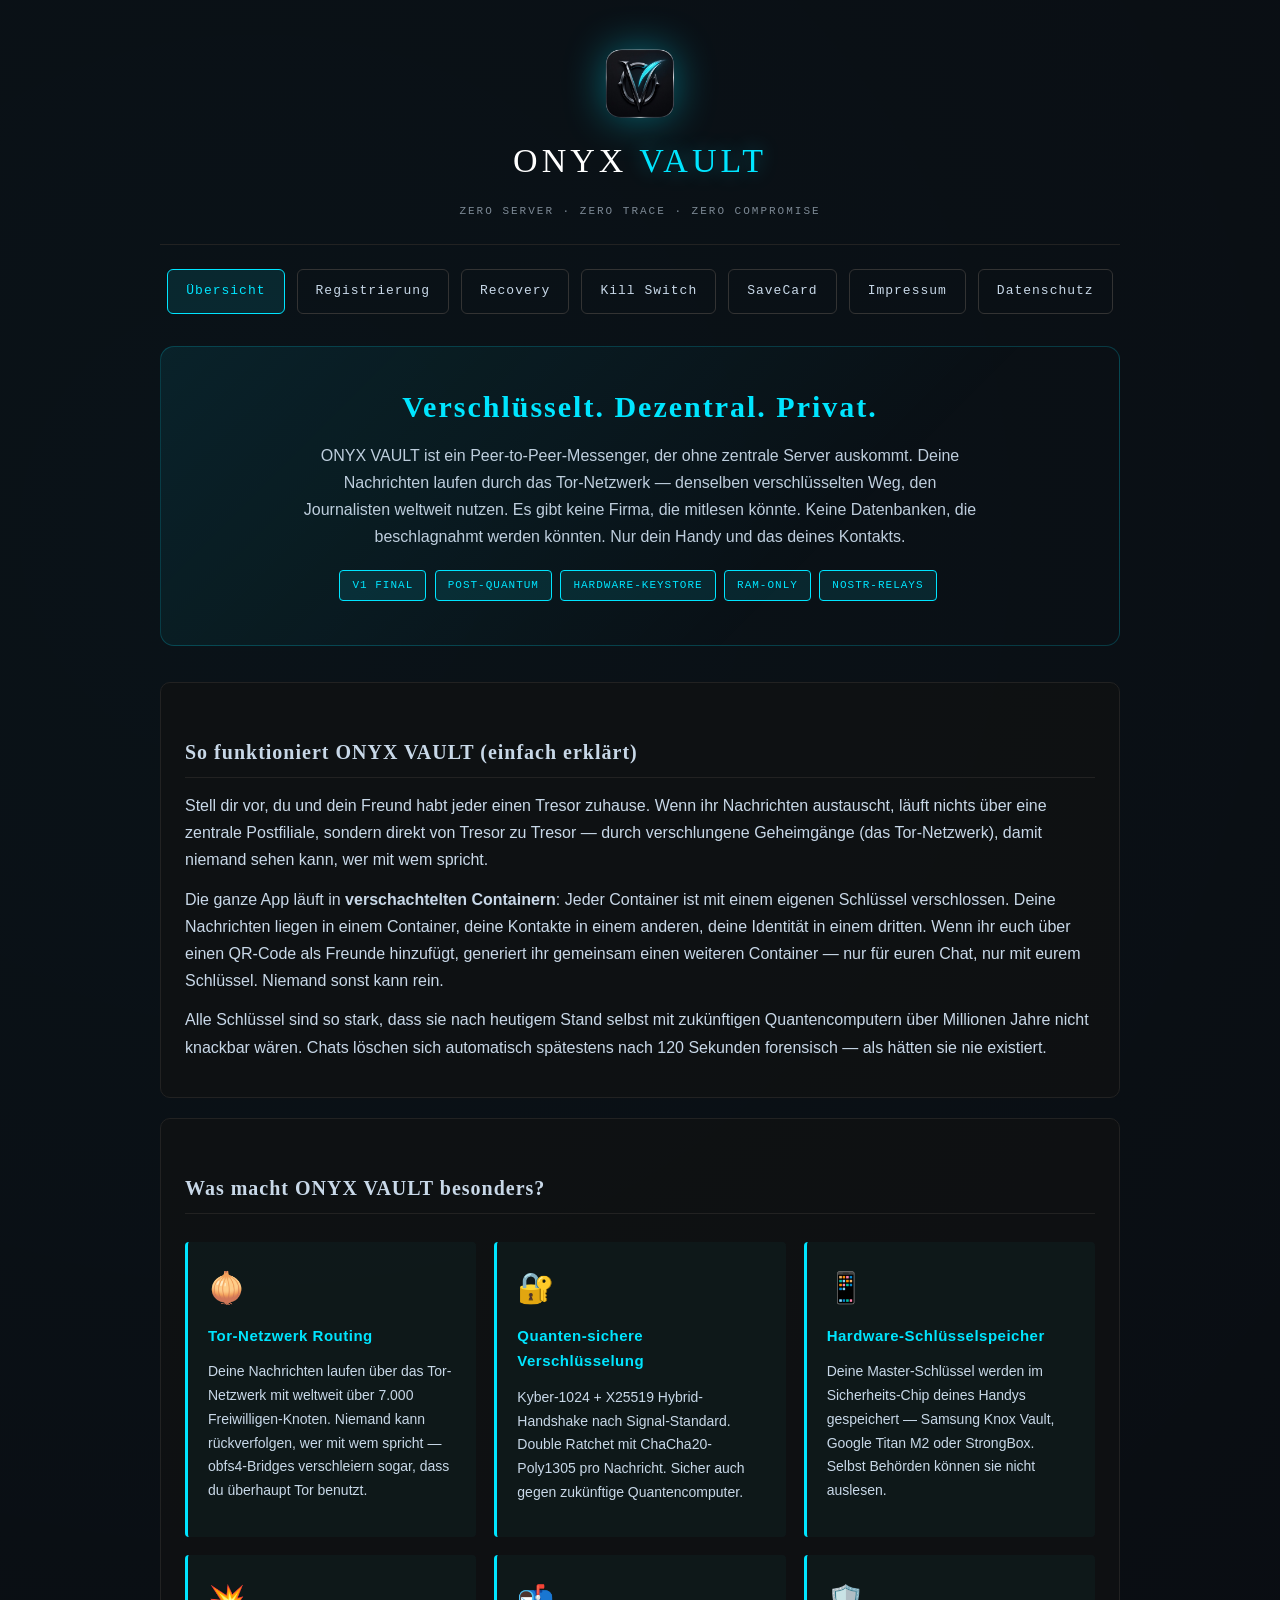
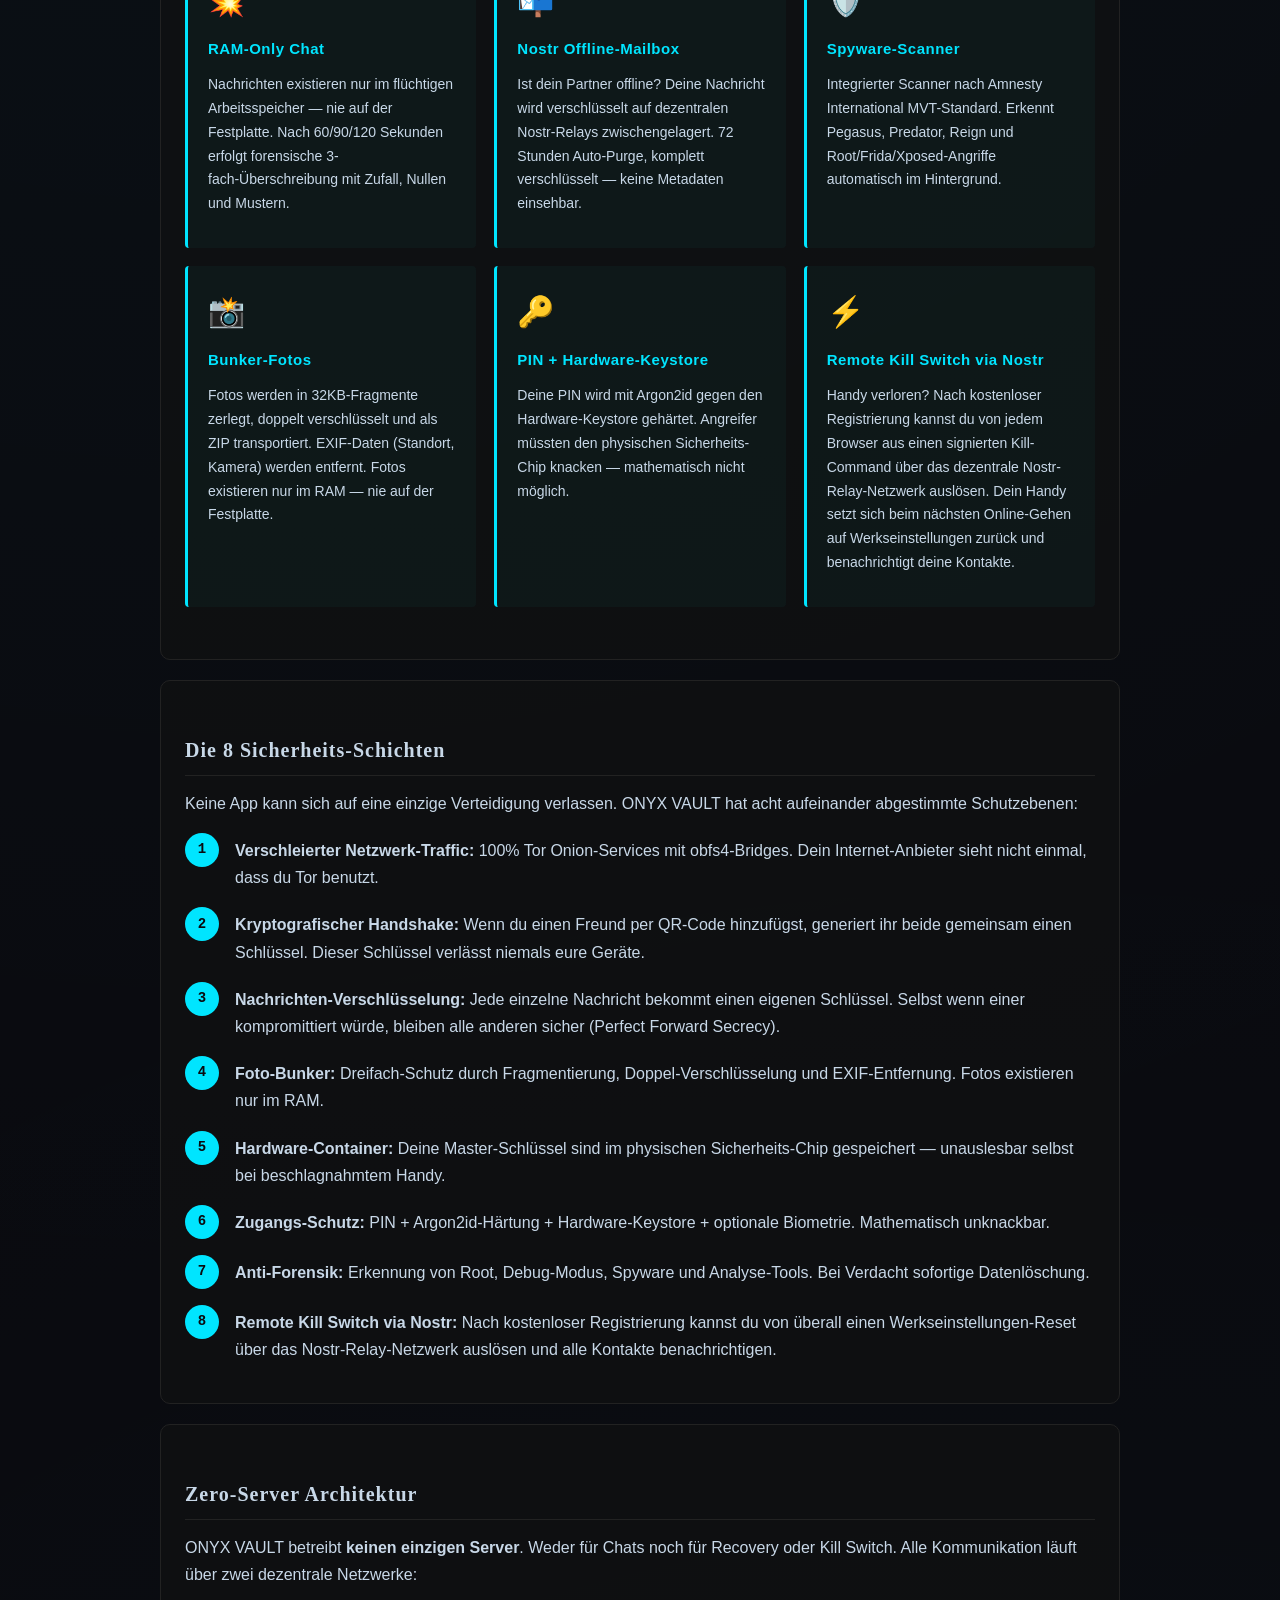
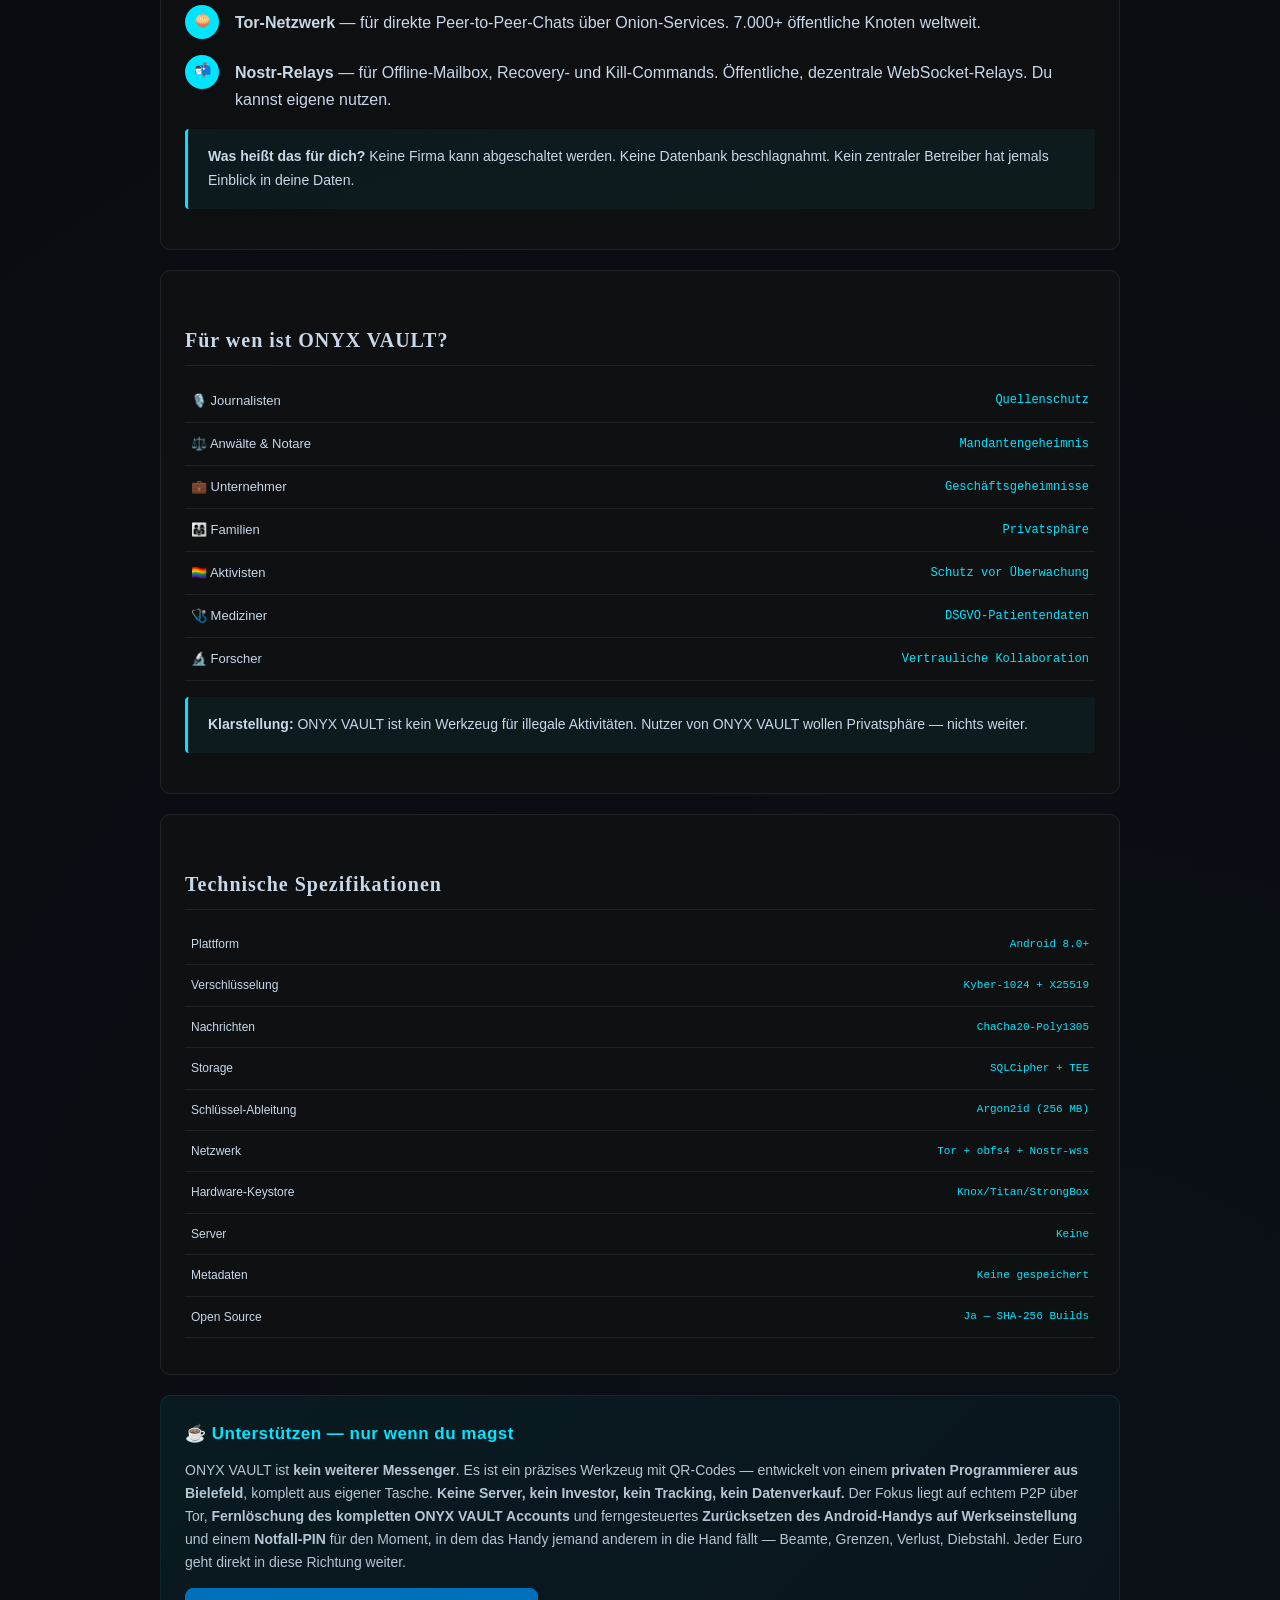
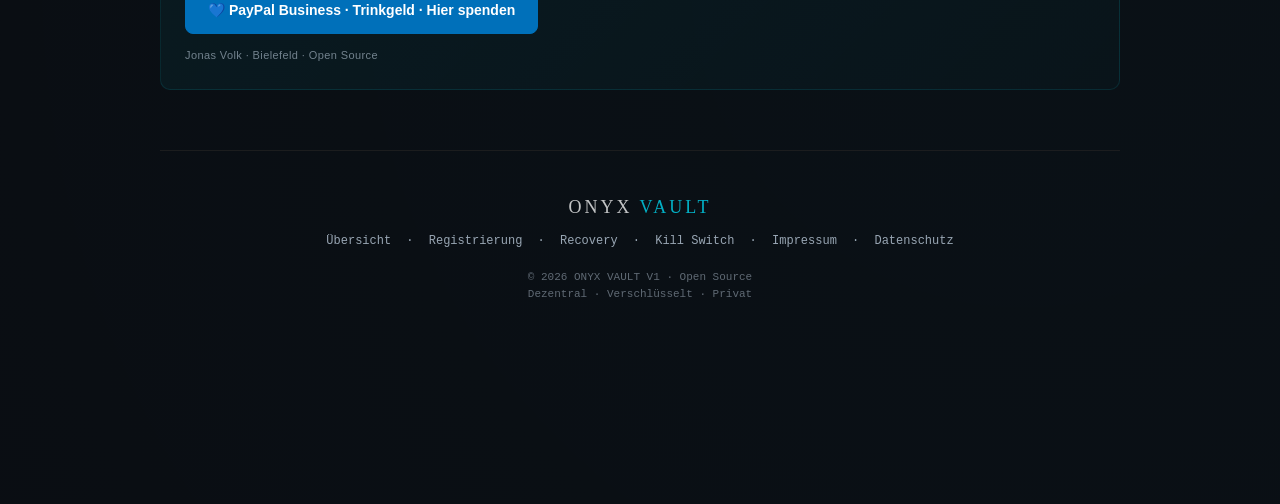
==== commit cc7ac9a1: "ui: Donation-Button umbenannt - PayPal Business Trinkgeld hier spenden" ====
--- a/index.html
+++ b/index.html
@@ -149,7 +149,7 @@
     <p class="donation-text">
       ONYX VAULT ist <strong>kein weiterer Messenger</strong>. Es ist ein präzises Werkzeug mit QR-Codes — entwickelt von einem <strong>privaten Programmierer aus Bielefeld</strong>, komplett aus eigener Tasche. <strong>Keine Server, kein Investor, kein Tracking, kein Datenverkauf.</strong> Der Fokus liegt auf echtem P2P über Tor, <strong>Fernlöschung des kompletten ONYX VAULT Accounts</strong> und ferngesteuertes <strong>Zurücksetzen des Android-Handys auf Werkseinstellung</strong> und einem <strong>Notfall-PIN</strong> für den Moment, in dem das Handy jemand anderem in die Hand fällt — Beamte, Grenzen, Verlust, Diebstahl. Jeder Euro geht direkt in diese Richtung weiter.
     </p>
-    <a href="https://www.paypal.com/donate?business=jonassimonvolk@gmail.com&no_recurring=0&item_name=ONYX+VAULT+Entwicklung&currency_code=EUR" target="_blank" rel="noopener" class="donation-btn">💙 Hier spenden via PayPal</a>
+    <a href="https://www.paypal.com/donate?business=jonassimonvolk@gmail.com&no_recurring=0&item_name=ONYX+VAULT+Entwicklung&currency_code=EUR" target="_blank" rel="noopener" class="donation-btn">💙 PayPal Business · Trinkgeld · Hier spenden</a>
     <p class="donation-meta">Jonas Volk · Bielefeld · Open Source</p>
   </div>
 
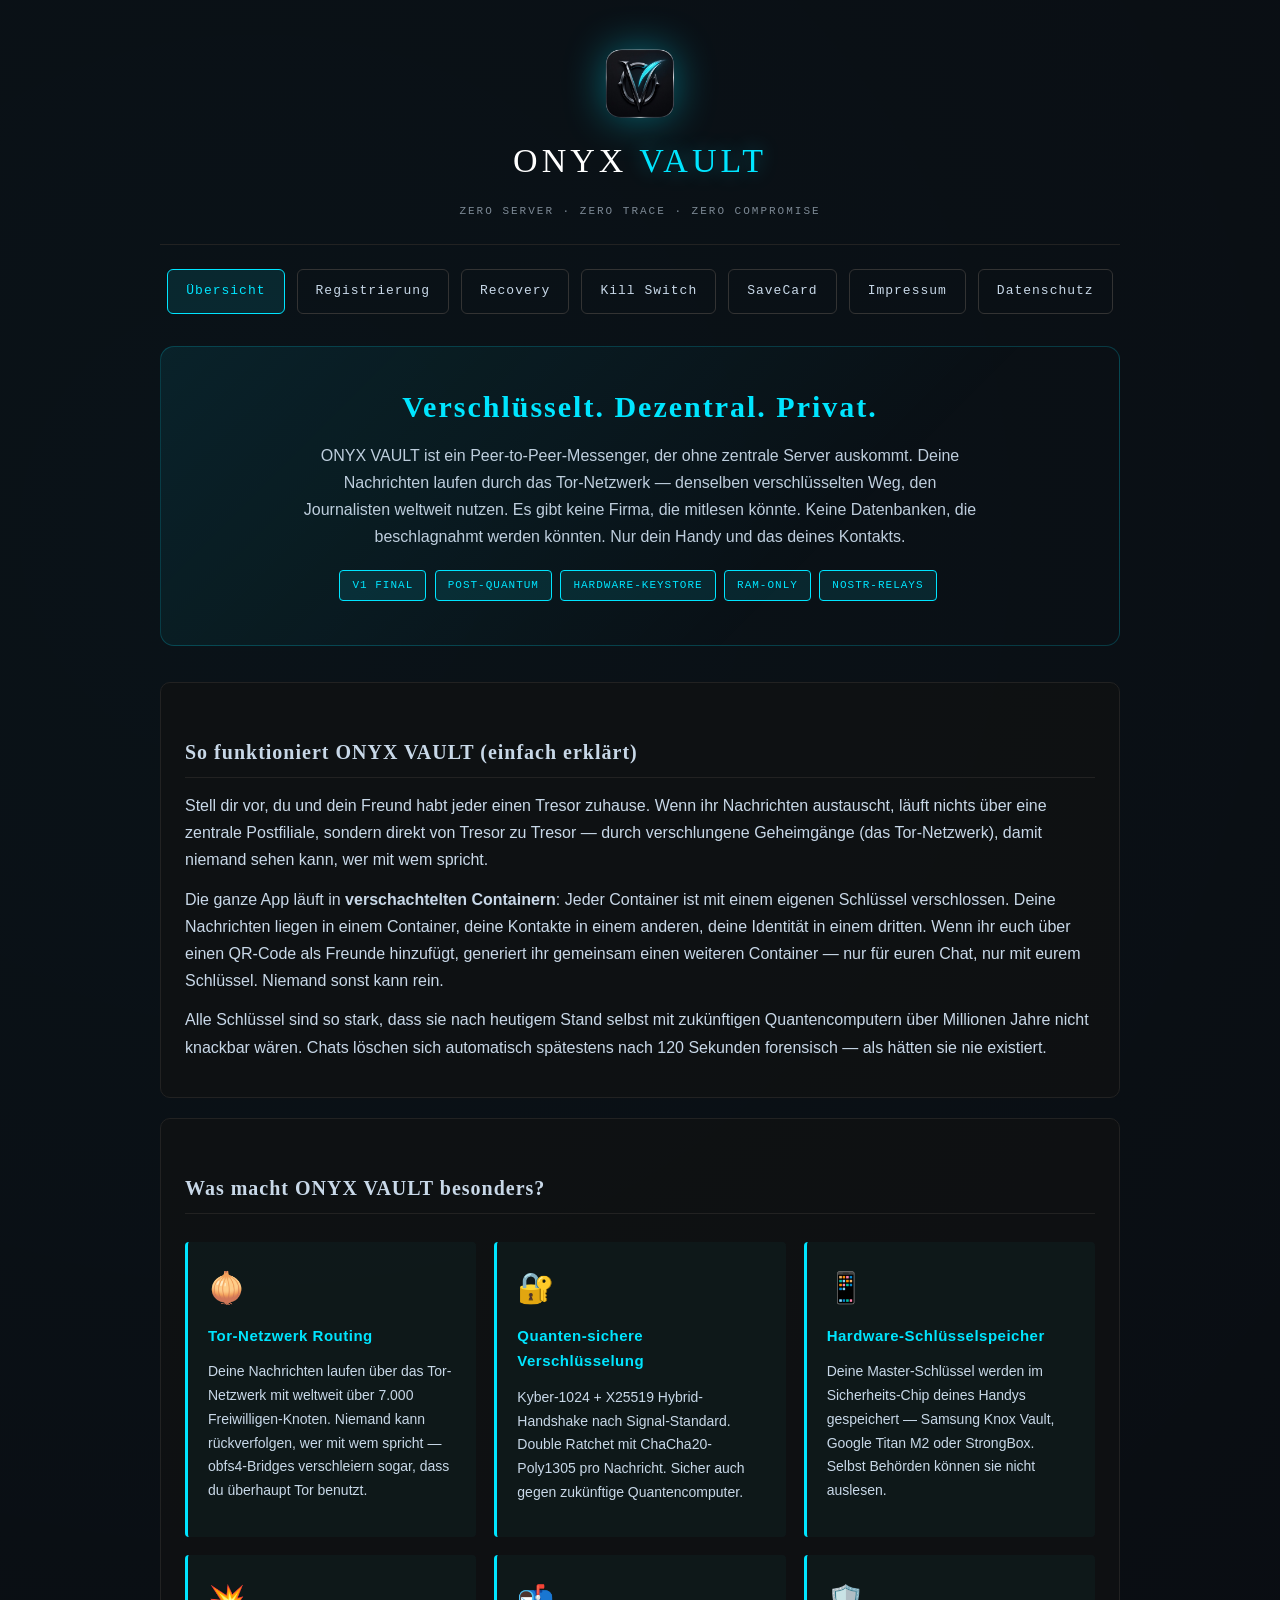
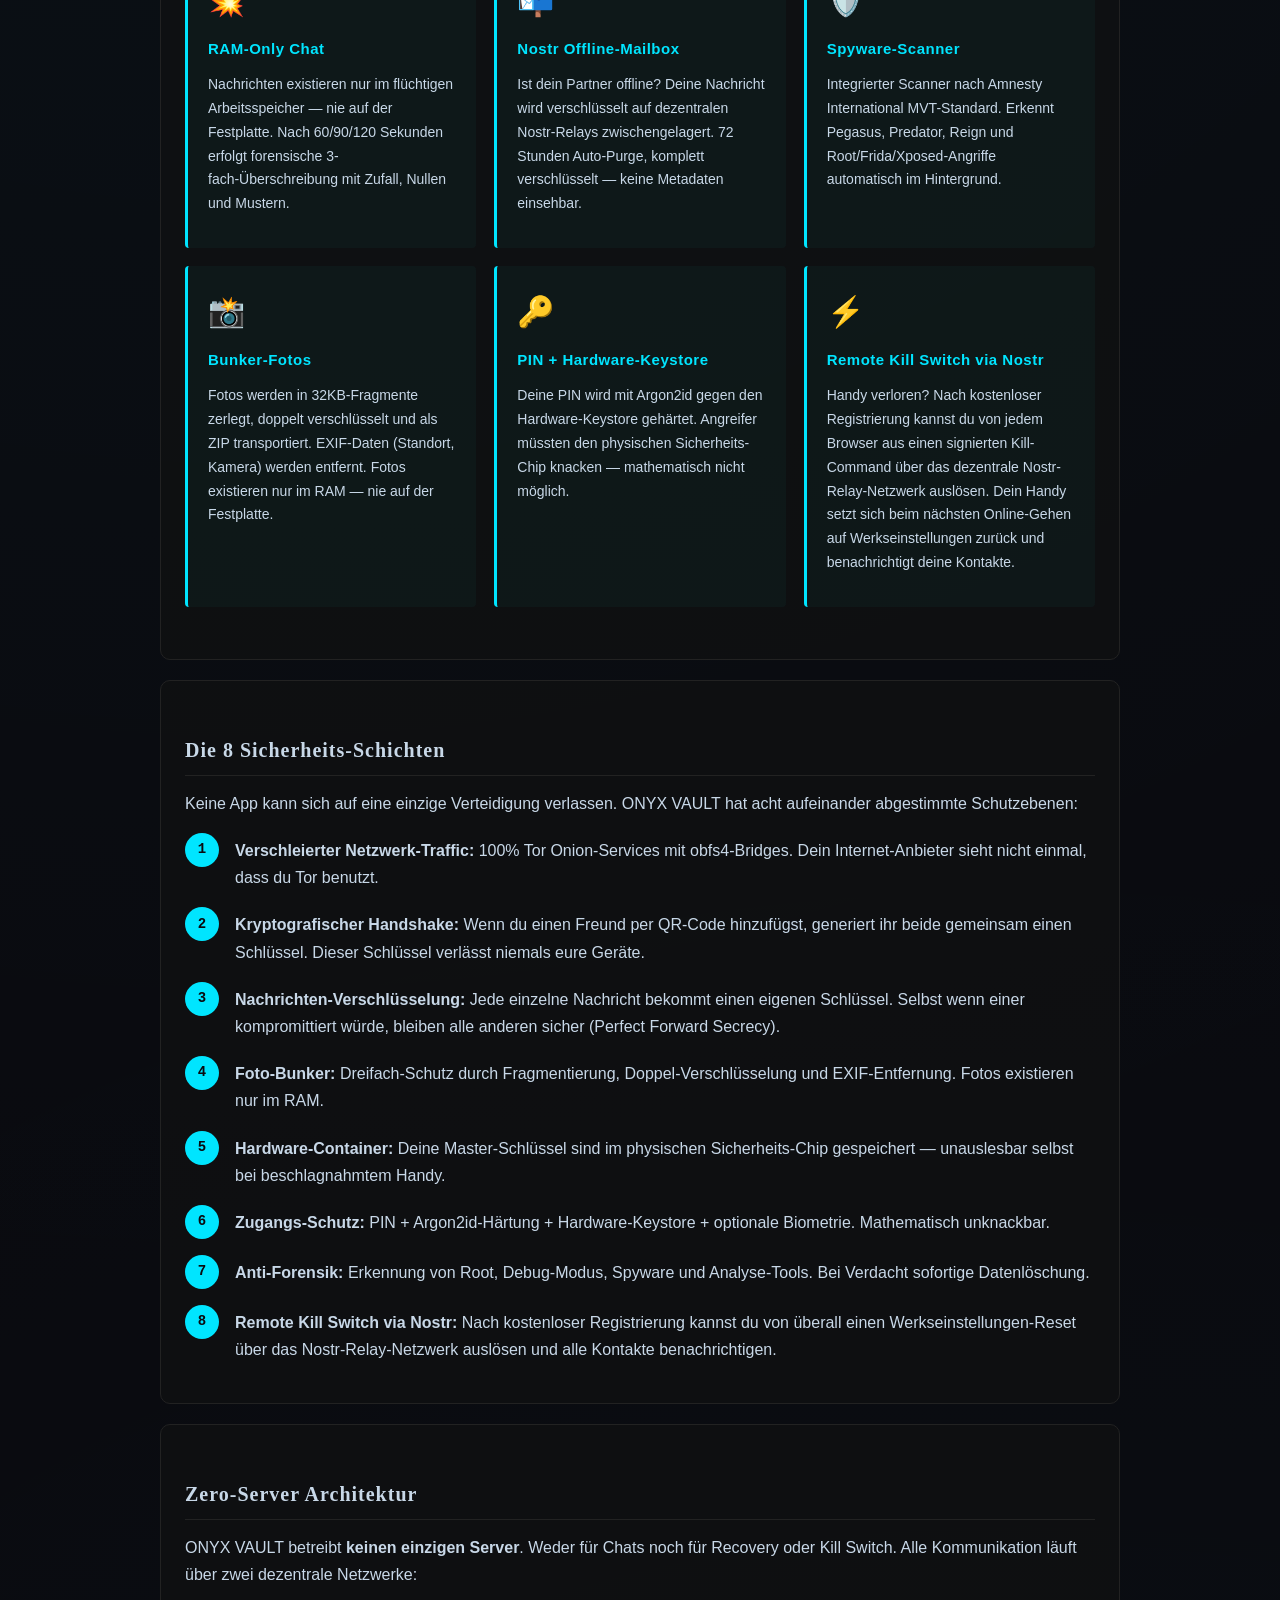
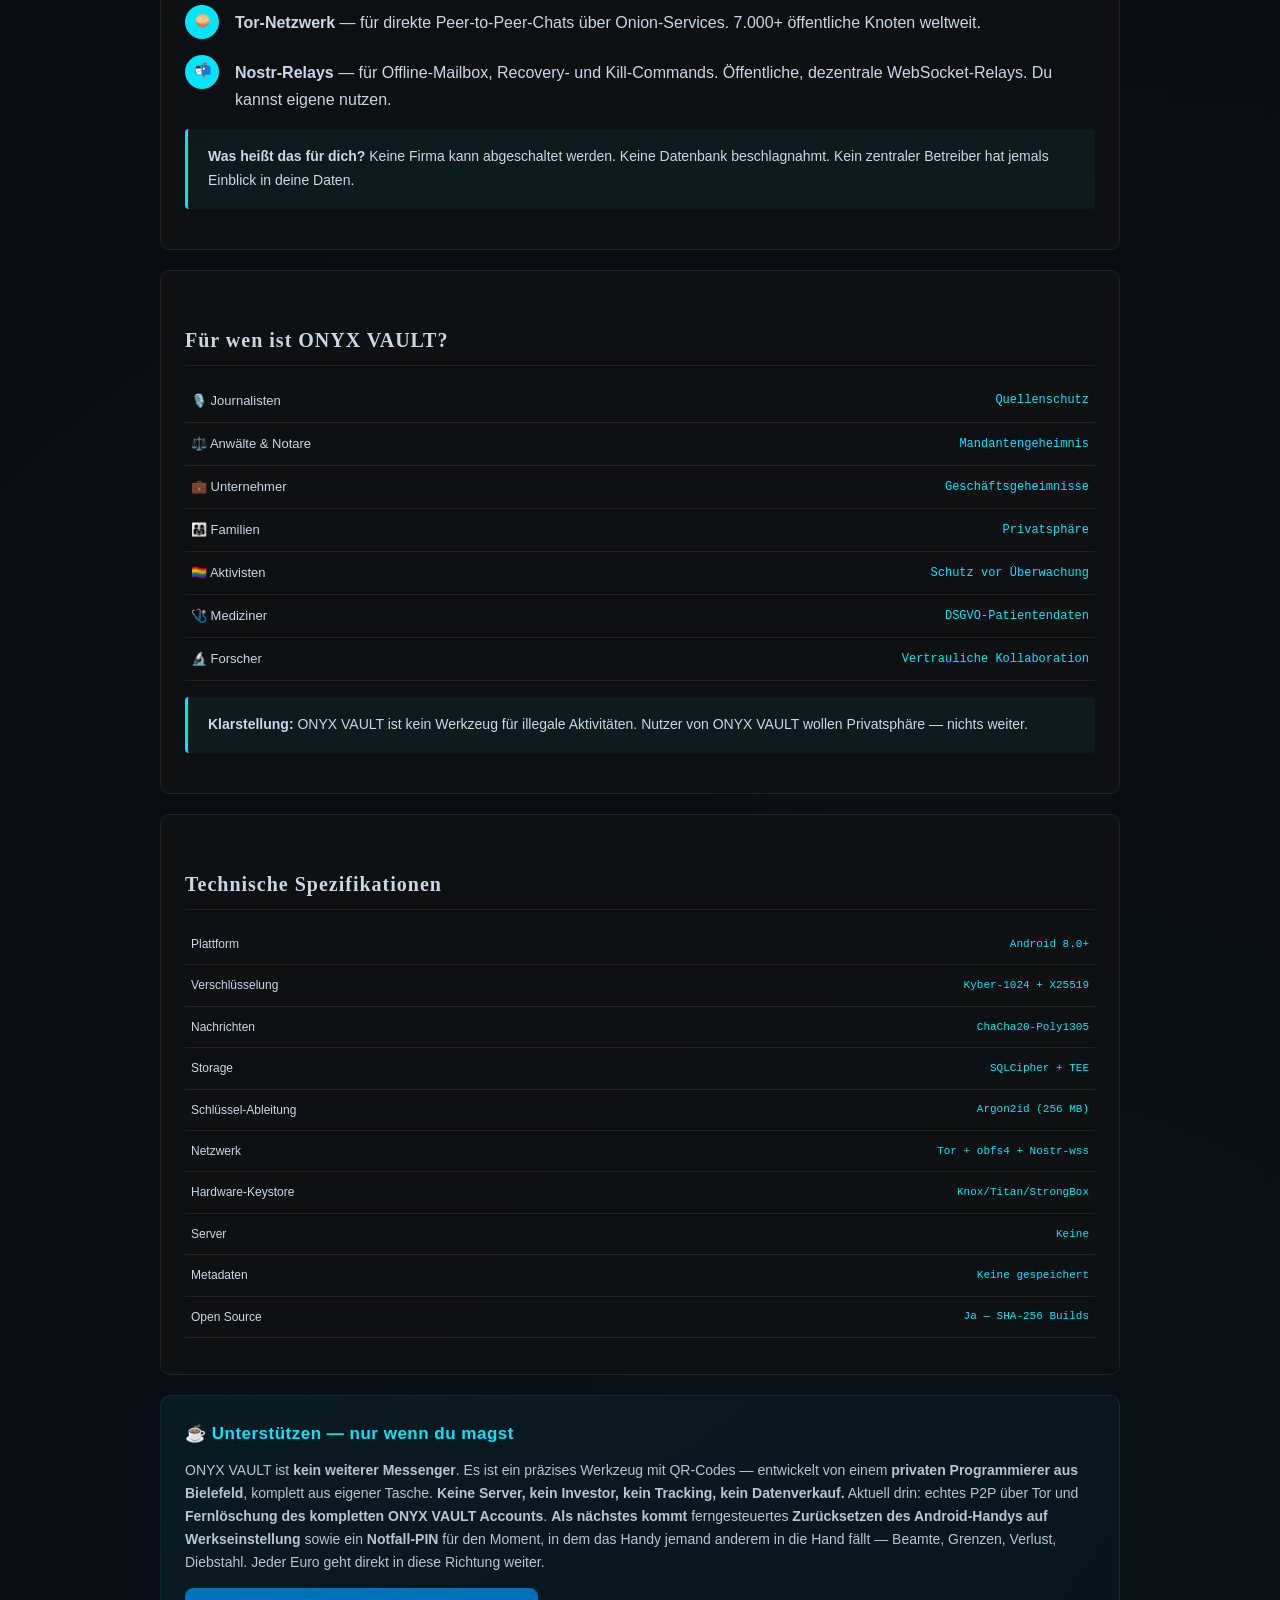
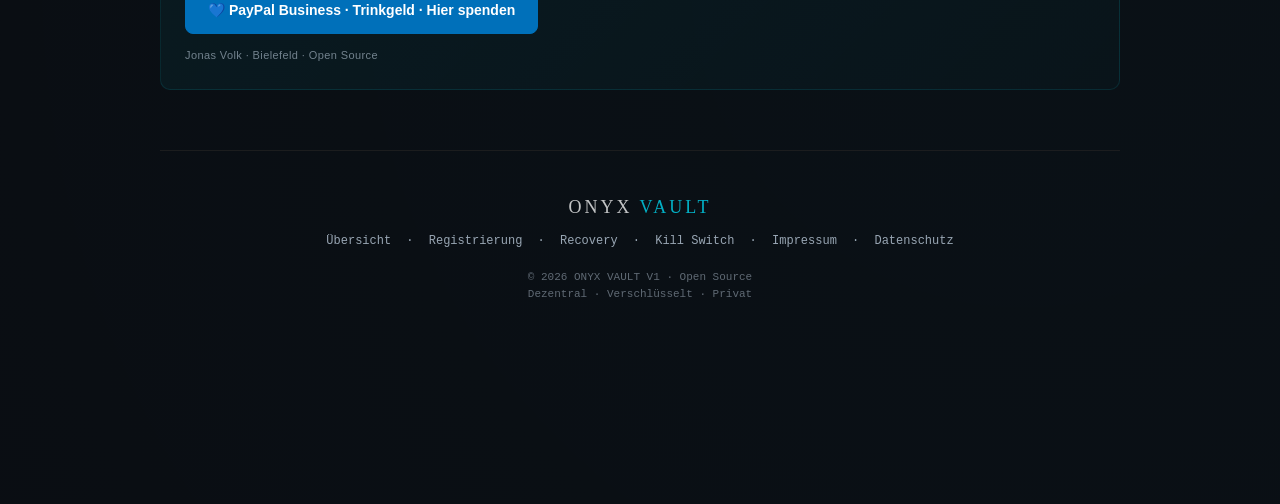
==== commit 2504e842: "fix: Donation-Text ehrlich - Werksreset+Notfall-PIN sind geplant, nicht fertig" ====
--- a/index.html
+++ b/index.html
@@ -147,7 +147,7 @@
     <div class="card donation-card">
     <h3 class="donation-title">☕ Unterstützen — nur wenn du magst</h3>
     <p class="donation-text">
-      ONYX VAULT ist <strong>kein weiterer Messenger</strong>. Es ist ein präzises Werkzeug mit QR-Codes — entwickelt von einem <strong>privaten Programmierer aus Bielefeld</strong>, komplett aus eigener Tasche. <strong>Keine Server, kein Investor, kein Tracking, kein Datenverkauf.</strong> Der Fokus liegt auf echtem P2P über Tor, <strong>Fernlöschung des kompletten ONYX VAULT Accounts</strong> und ferngesteuertes <strong>Zurücksetzen des Android-Handys auf Werkseinstellung</strong> und einem <strong>Notfall-PIN</strong> für den Moment, in dem das Handy jemand anderem in die Hand fällt — Beamte, Grenzen, Verlust, Diebstahl. Jeder Euro geht direkt in diese Richtung weiter.
+      ONYX VAULT ist <strong>kein weiterer Messenger</strong>. Es ist ein präzises Werkzeug mit QR-Codes — entwickelt von einem <strong>privaten Programmierer aus Bielefeld</strong>, komplett aus eigener Tasche. <strong>Keine Server, kein Investor, kein Tracking, kein Datenverkauf.</strong> Aktuell drin: echtes P2P über Tor und <strong>Fernlöschung des kompletten ONYX VAULT Accounts</strong>. <strong>Als nächstes kommt</strong> ferngesteuertes <strong>Zurücksetzen des Android-Handys auf Werkseinstellung</strong> sowie ein <strong>Notfall-PIN</strong> für den Moment, in dem das Handy jemand anderem in die Hand fällt — Beamte, Grenzen, Verlust, Diebstahl. Jeder Euro geht direkt in diese Richtung weiter.
     </p>
     <a href="https://www.paypal.com/donate?business=jonassimonvolk@gmail.com&no_recurring=0&item_name=ONYX+VAULT+Entwicklung&currency_code=EUR" target="_blank" rel="noopener" class="donation-btn">💙 PayPal Business · Trinkgeld · Hier spenden</a>
     <p class="donation-meta">Jonas Volk · Bielefeld · Open Source</p>
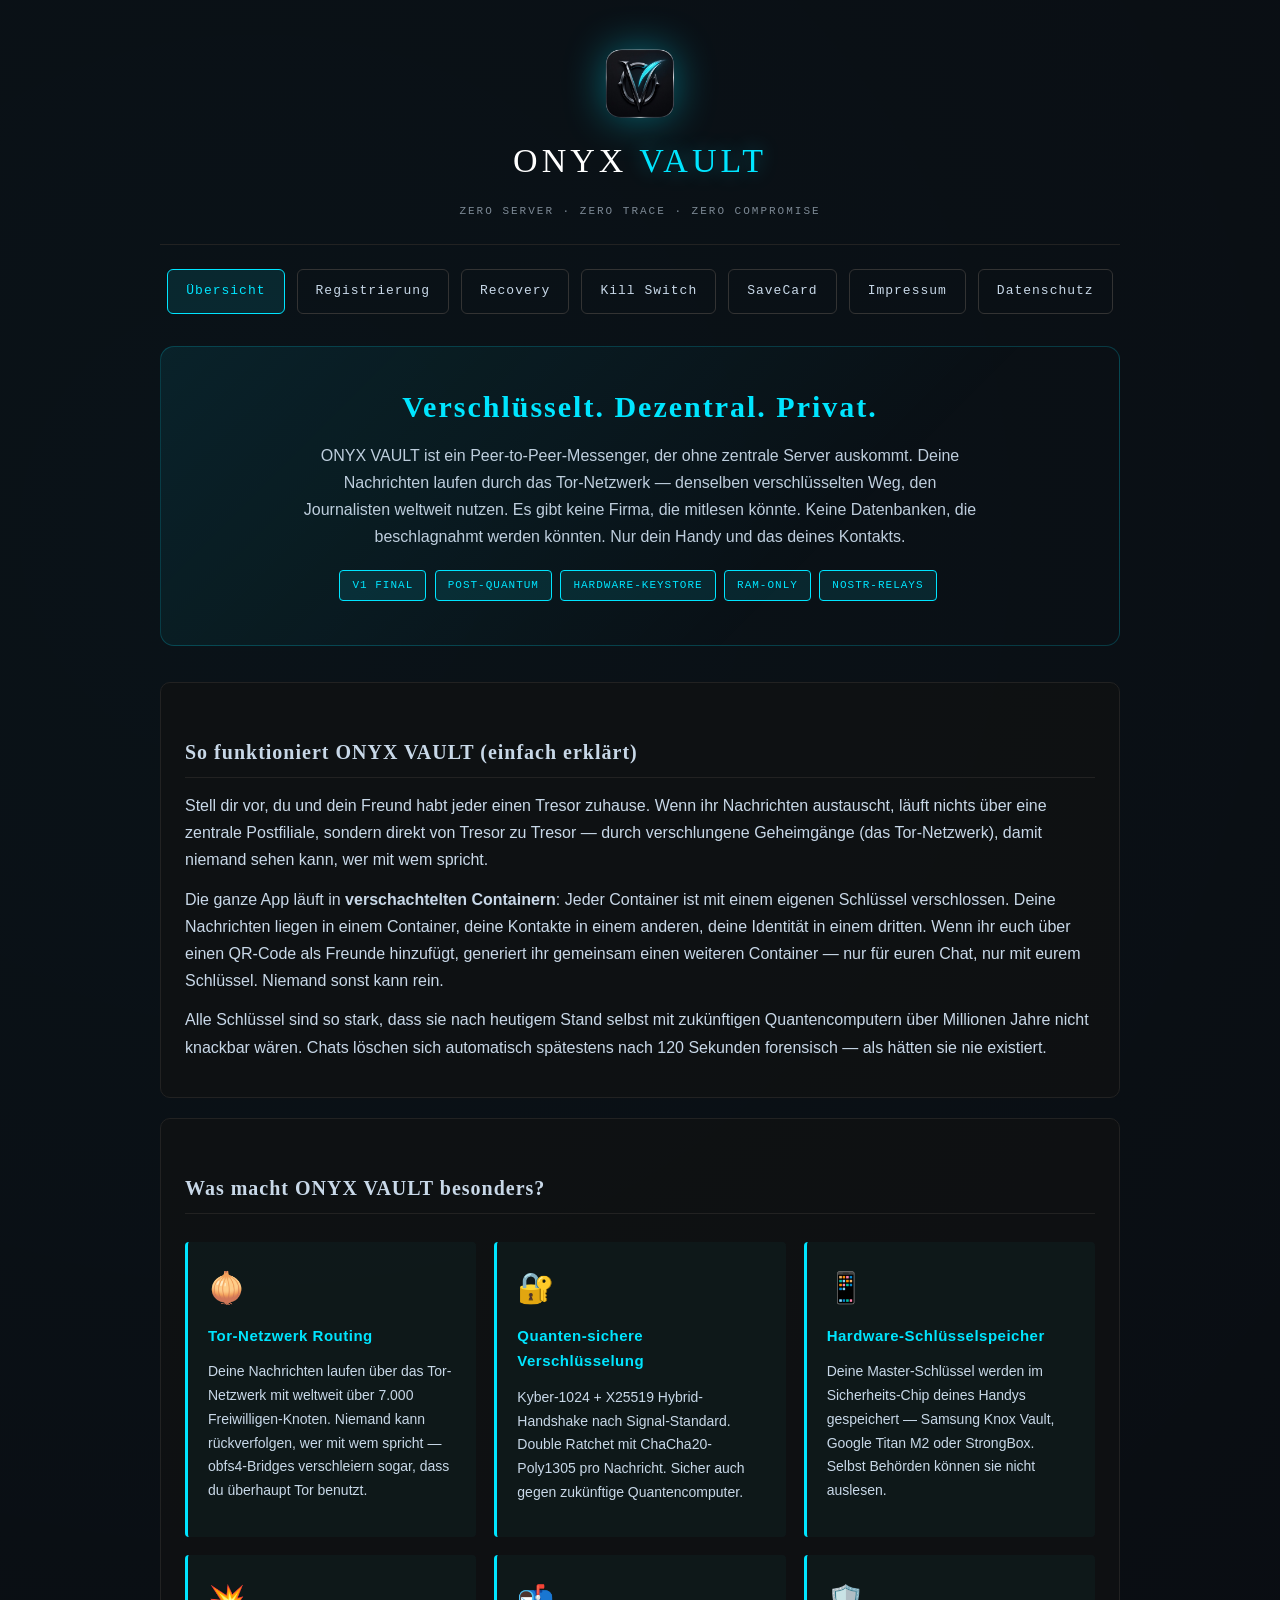
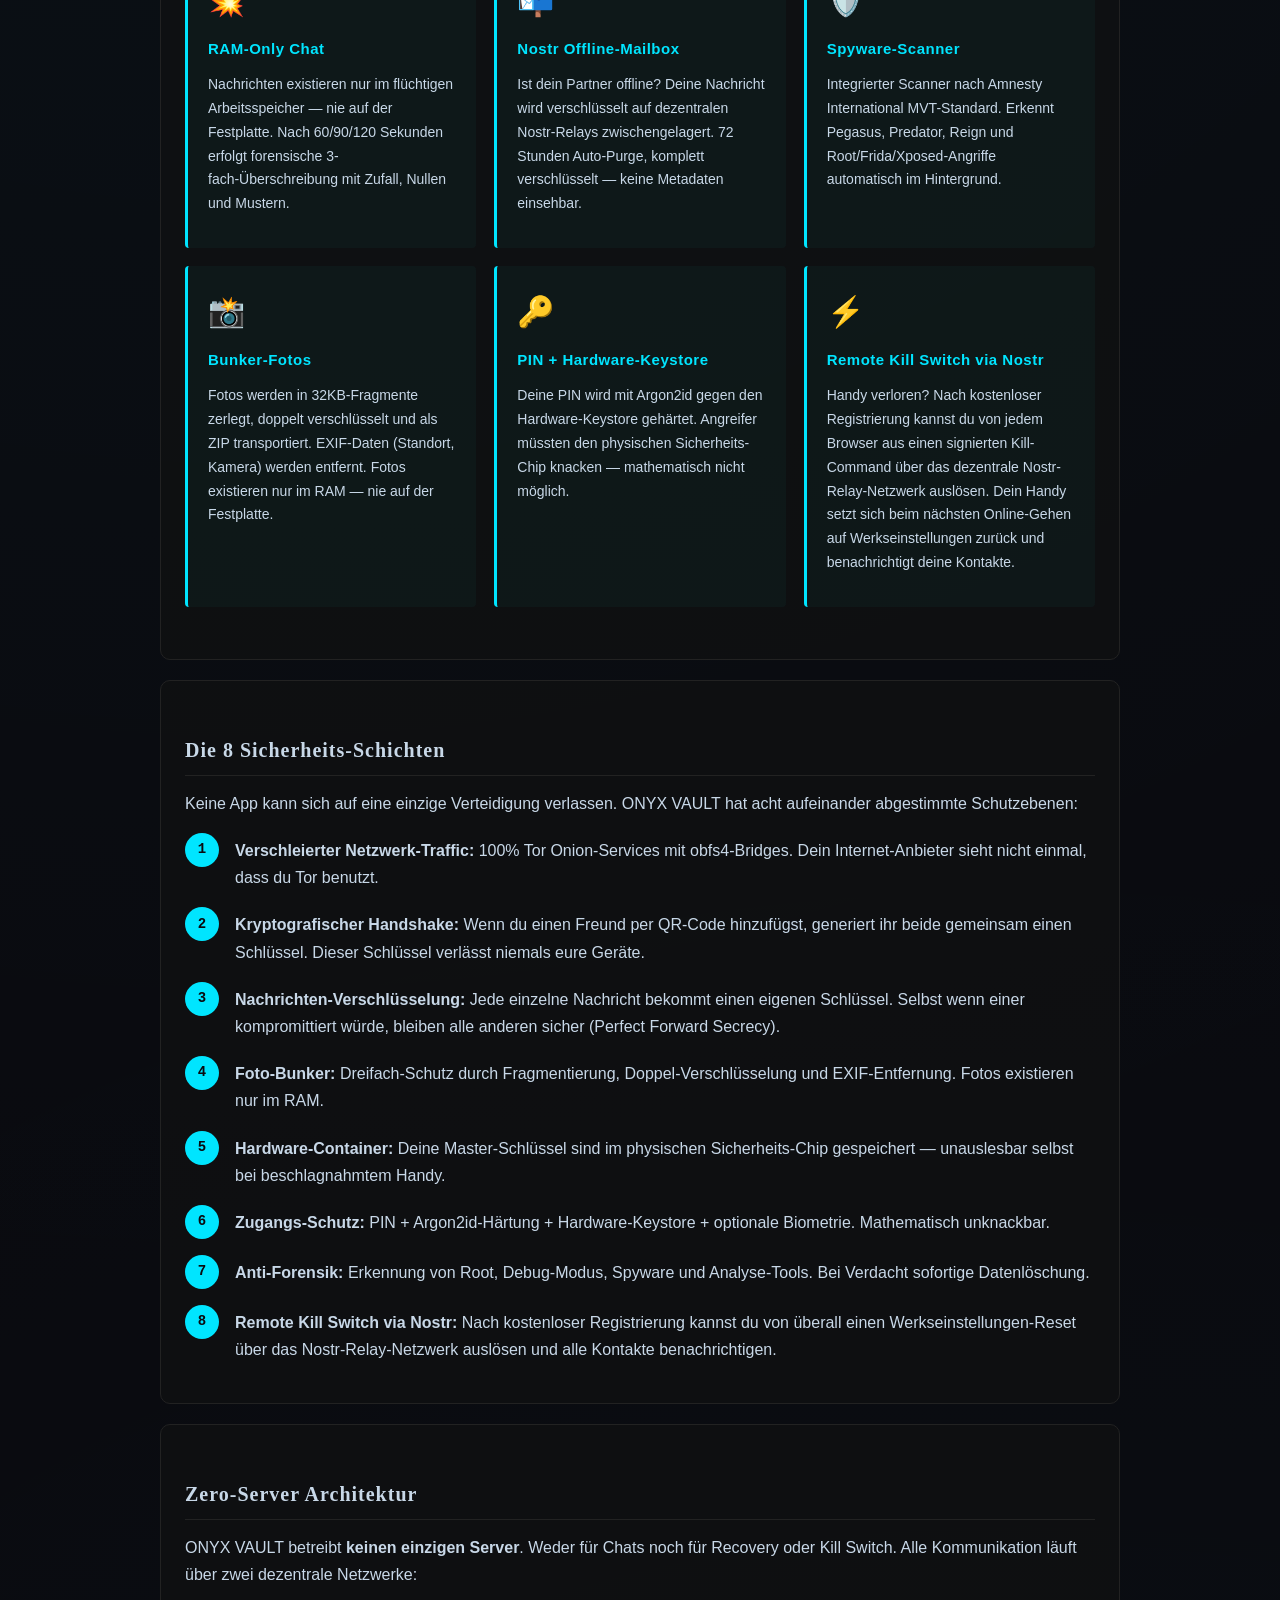
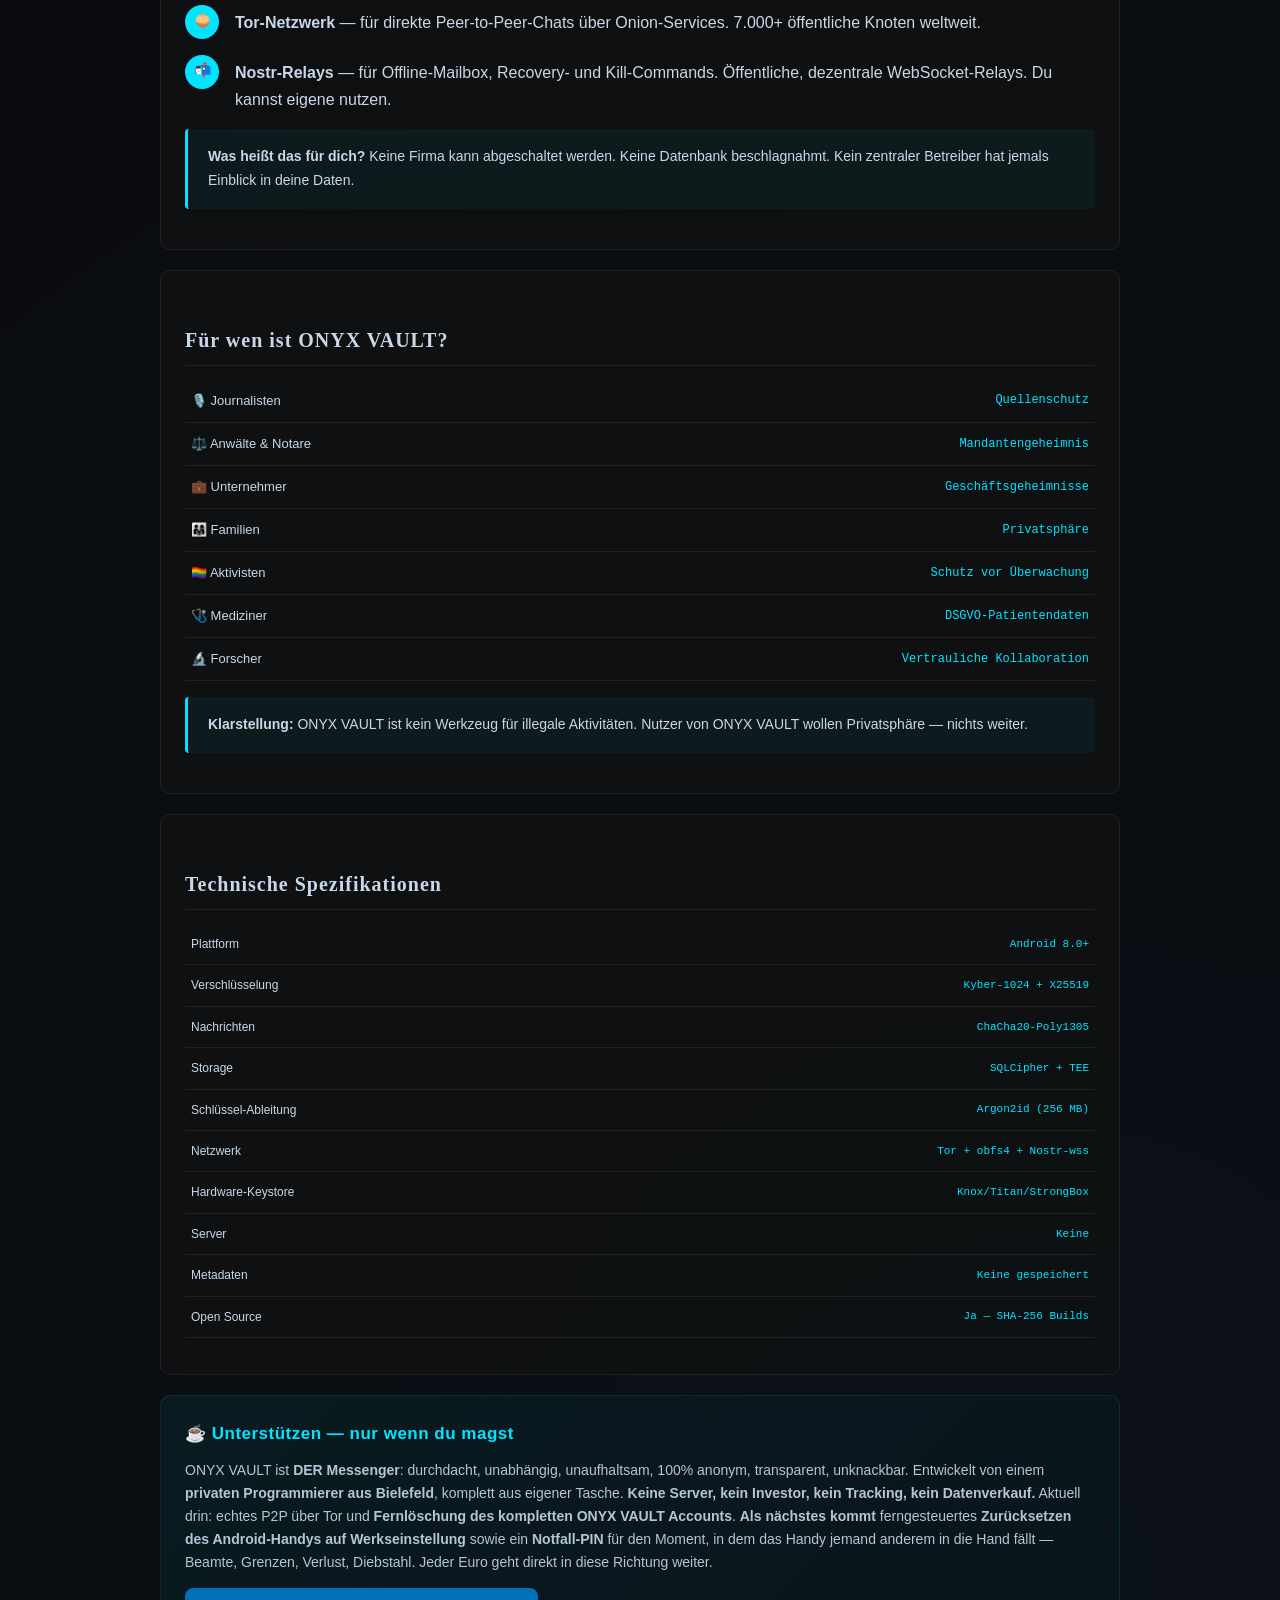
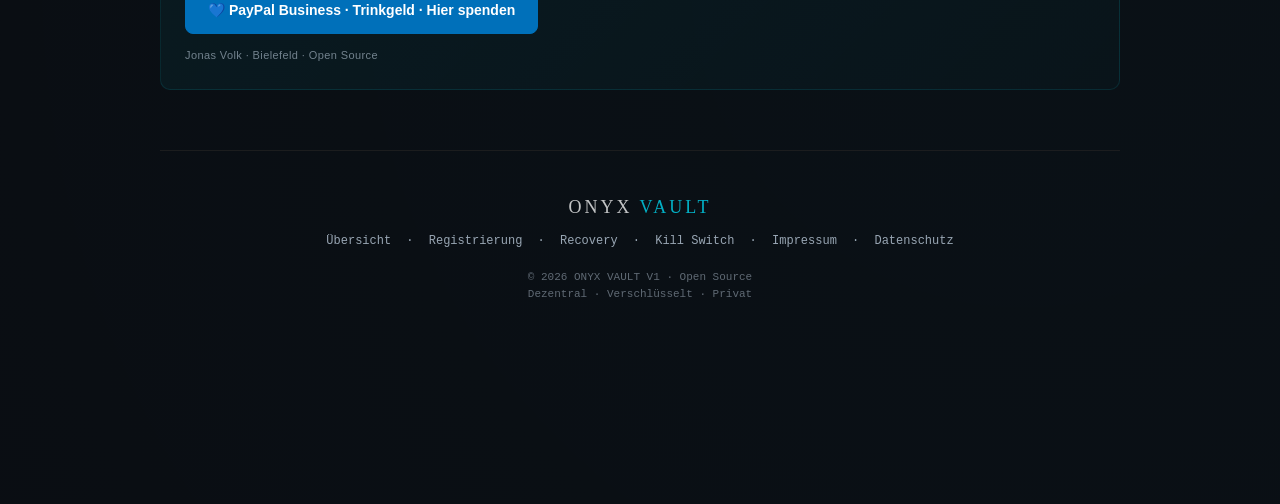
==== commit 7950d32f: "fix: Donation-Opener - ONYX VAULT IST DER Messenger (6 Attribute)" ====
--- a/index.html
+++ b/index.html
@@ -147,7 +147,7 @@
     <div class="card donation-card">
     <h3 class="donation-title">☕ Unterstützen — nur wenn du magst</h3>
     <p class="donation-text">
-      ONYX VAULT ist <strong>kein weiterer Messenger</strong>. Es ist ein präzises Werkzeug mit QR-Codes — entwickelt von einem <strong>privaten Programmierer aus Bielefeld</strong>, komplett aus eigener Tasche. <strong>Keine Server, kein Investor, kein Tracking, kein Datenverkauf.</strong> Aktuell drin: echtes P2P über Tor und <strong>Fernlöschung des kompletten ONYX VAULT Accounts</strong>. <strong>Als nächstes kommt</strong> ferngesteuertes <strong>Zurücksetzen des Android-Handys auf Werkseinstellung</strong> sowie ein <strong>Notfall-PIN</strong> für den Moment, in dem das Handy jemand anderem in die Hand fällt — Beamte, Grenzen, Verlust, Diebstahl. Jeder Euro geht direkt in diese Richtung weiter.
+      ONYX VAULT ist <strong>DER Messenger</strong>: durchdacht, unabhängig, unaufhaltsam, 100% anonym, transparent, unknackbar. Entwickelt von einem <strong>privaten Programmierer aus Bielefeld</strong>, komplett aus eigener Tasche. <strong>Keine Server, kein Investor, kein Tracking, kein Datenverkauf.</strong> Aktuell drin: echtes P2P über Tor und <strong>Fernlöschung des kompletten ONYX VAULT Accounts</strong>. <strong>Als nächstes kommt</strong> ferngesteuertes <strong>Zurücksetzen des Android-Handys auf Werkseinstellung</strong> sowie ein <strong>Notfall-PIN</strong> für den Moment, in dem das Handy jemand anderem in die Hand fällt — Beamte, Grenzen, Verlust, Diebstahl. Jeder Euro geht direkt in diese Richtung weiter.
     </p>
     <a href="https://www.paypal.com/donate?business=jonassimonvolk@gmail.com&no_recurring=0&item_name=ONYX+VAULT+Entwicklung&currency_code=EUR" target="_blank" rel="noopener" class="donation-btn">💙 PayPal Business · Trinkgeld · Hier spenden</a>
     <p class="donation-meta">Jonas Volk · Bielefeld · Open Source</p>
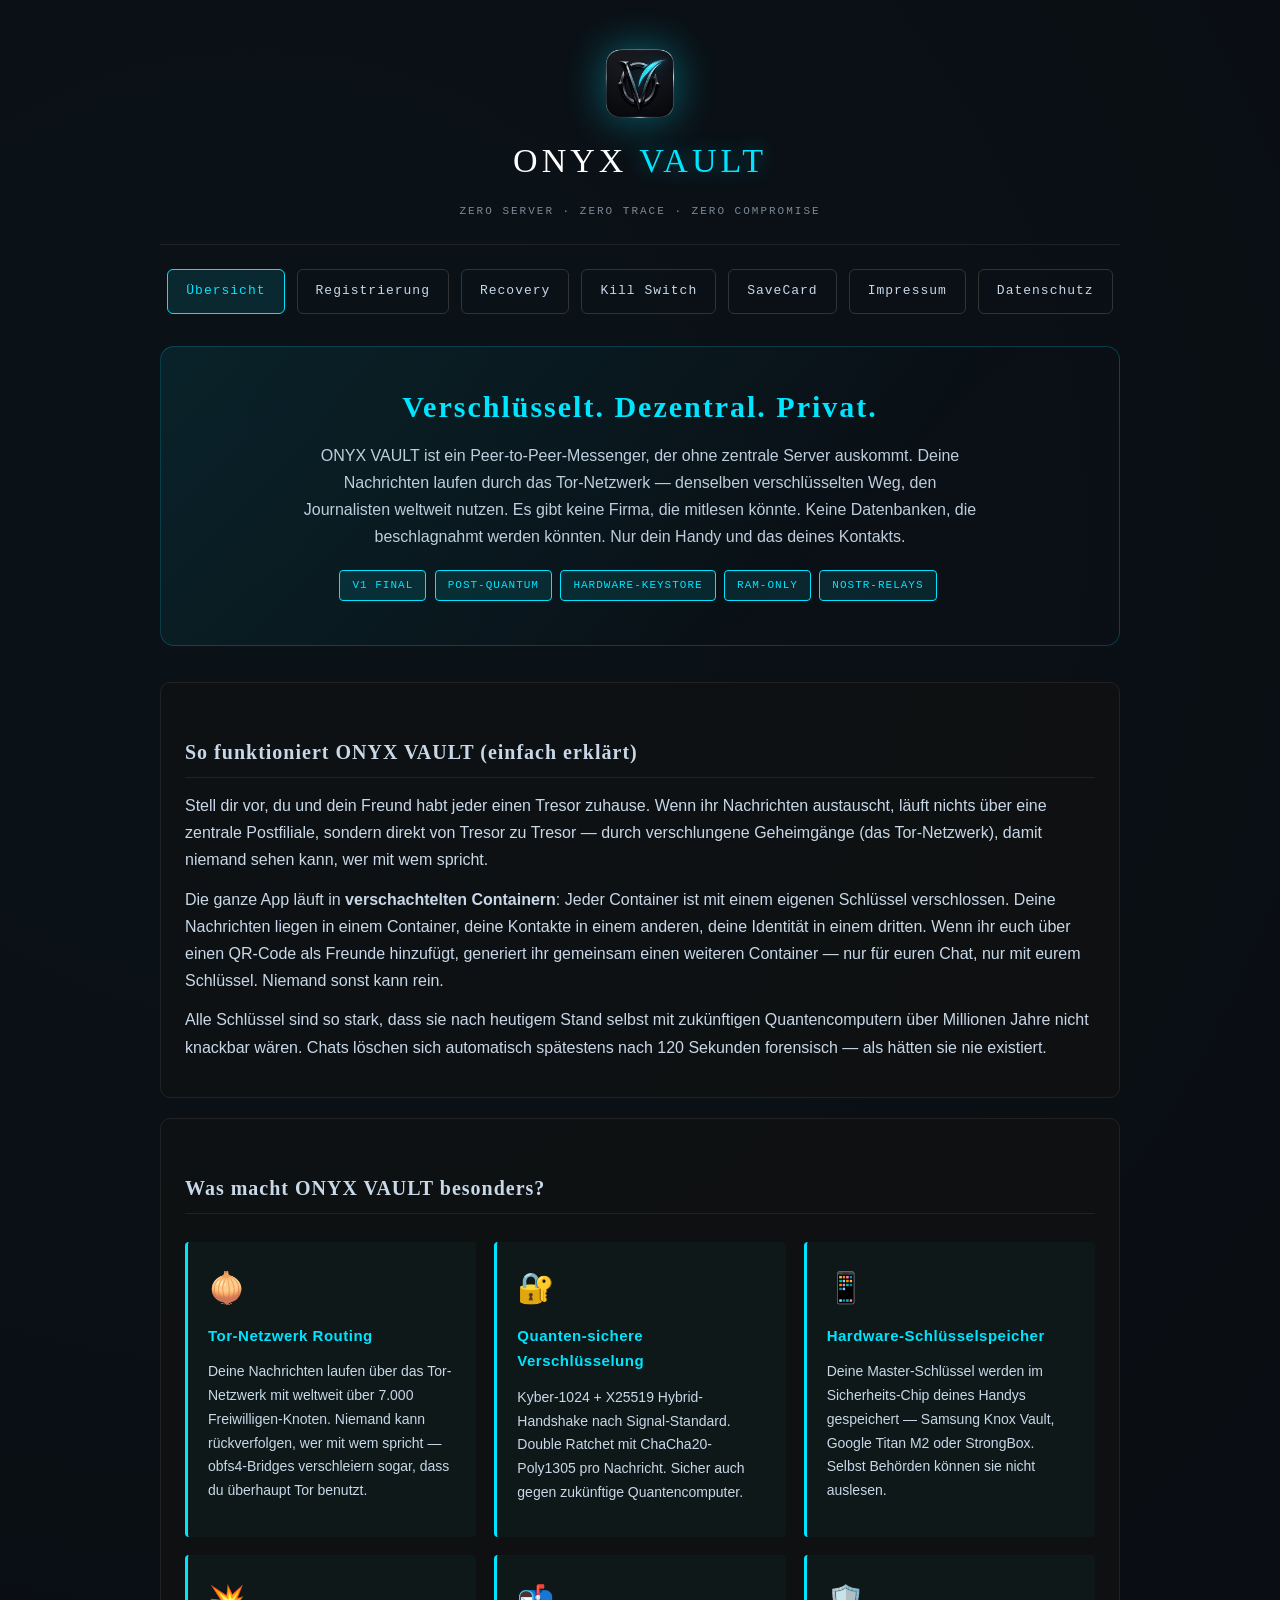
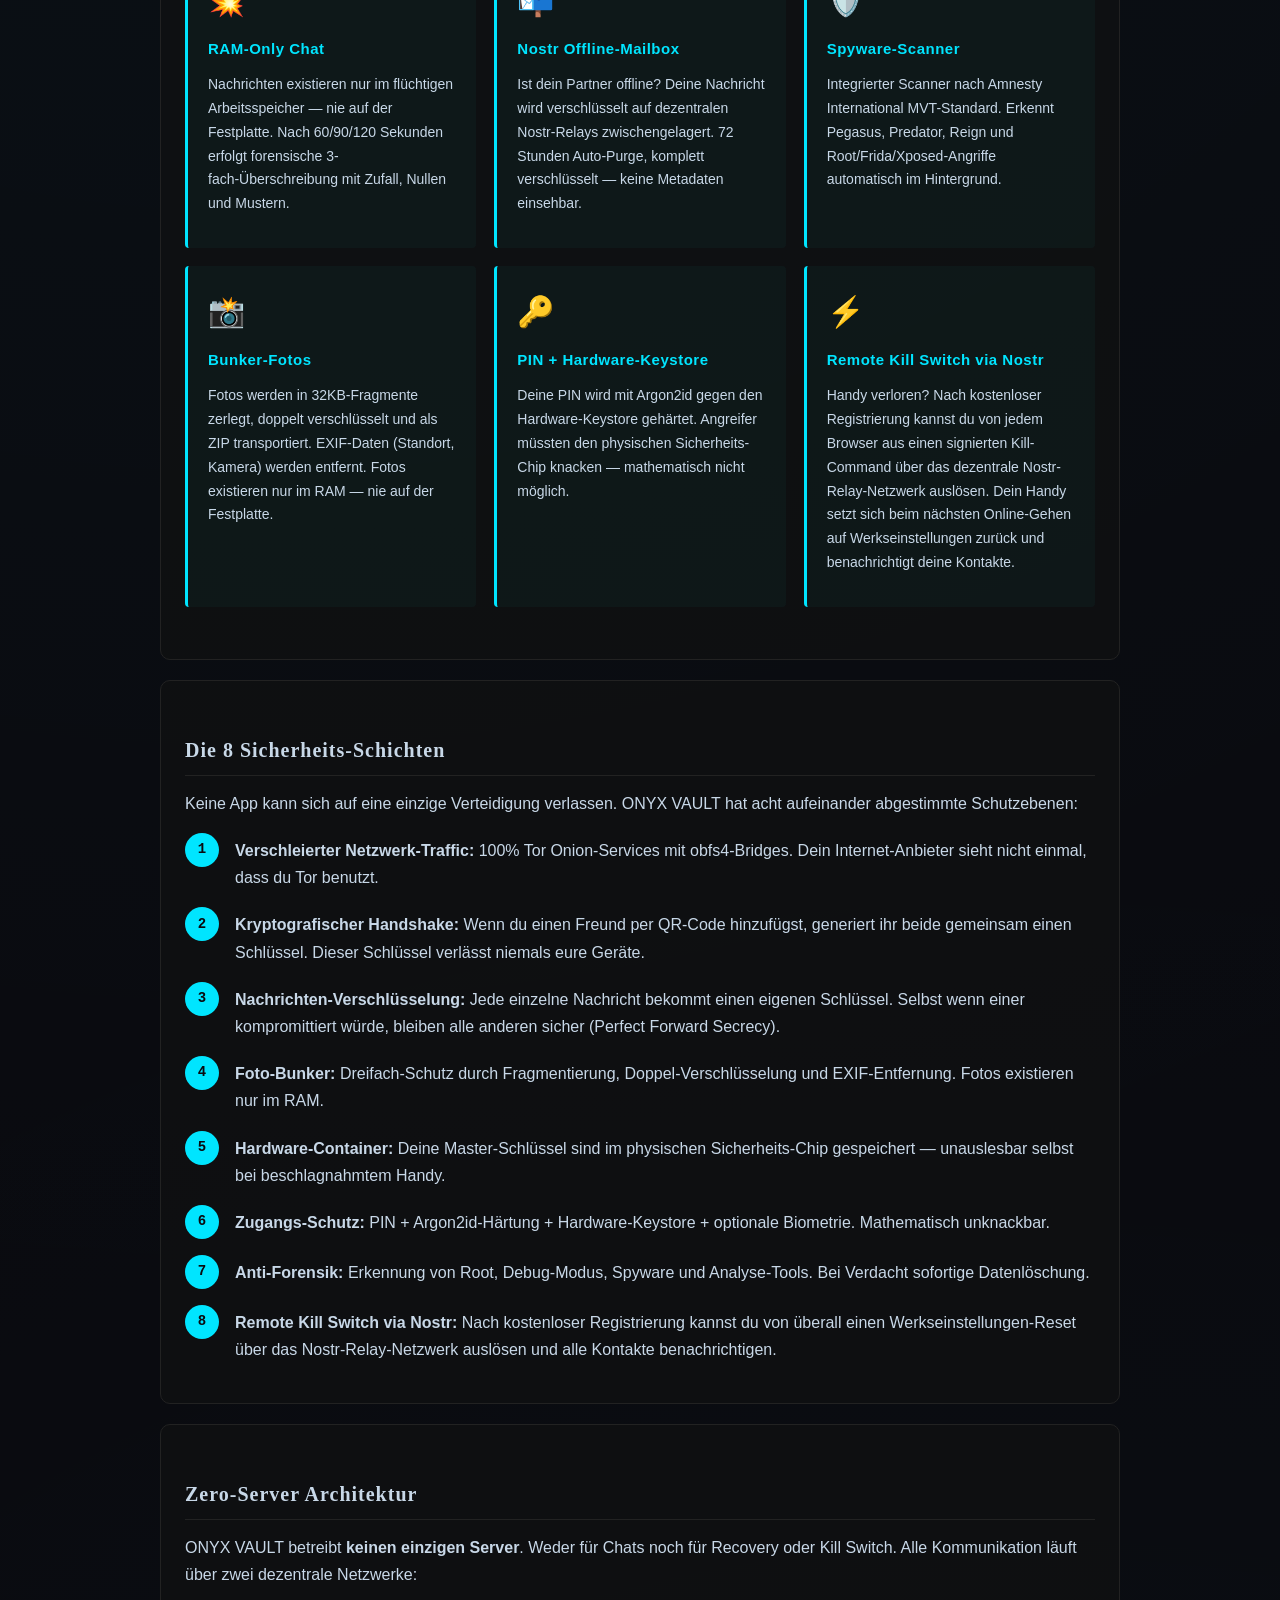
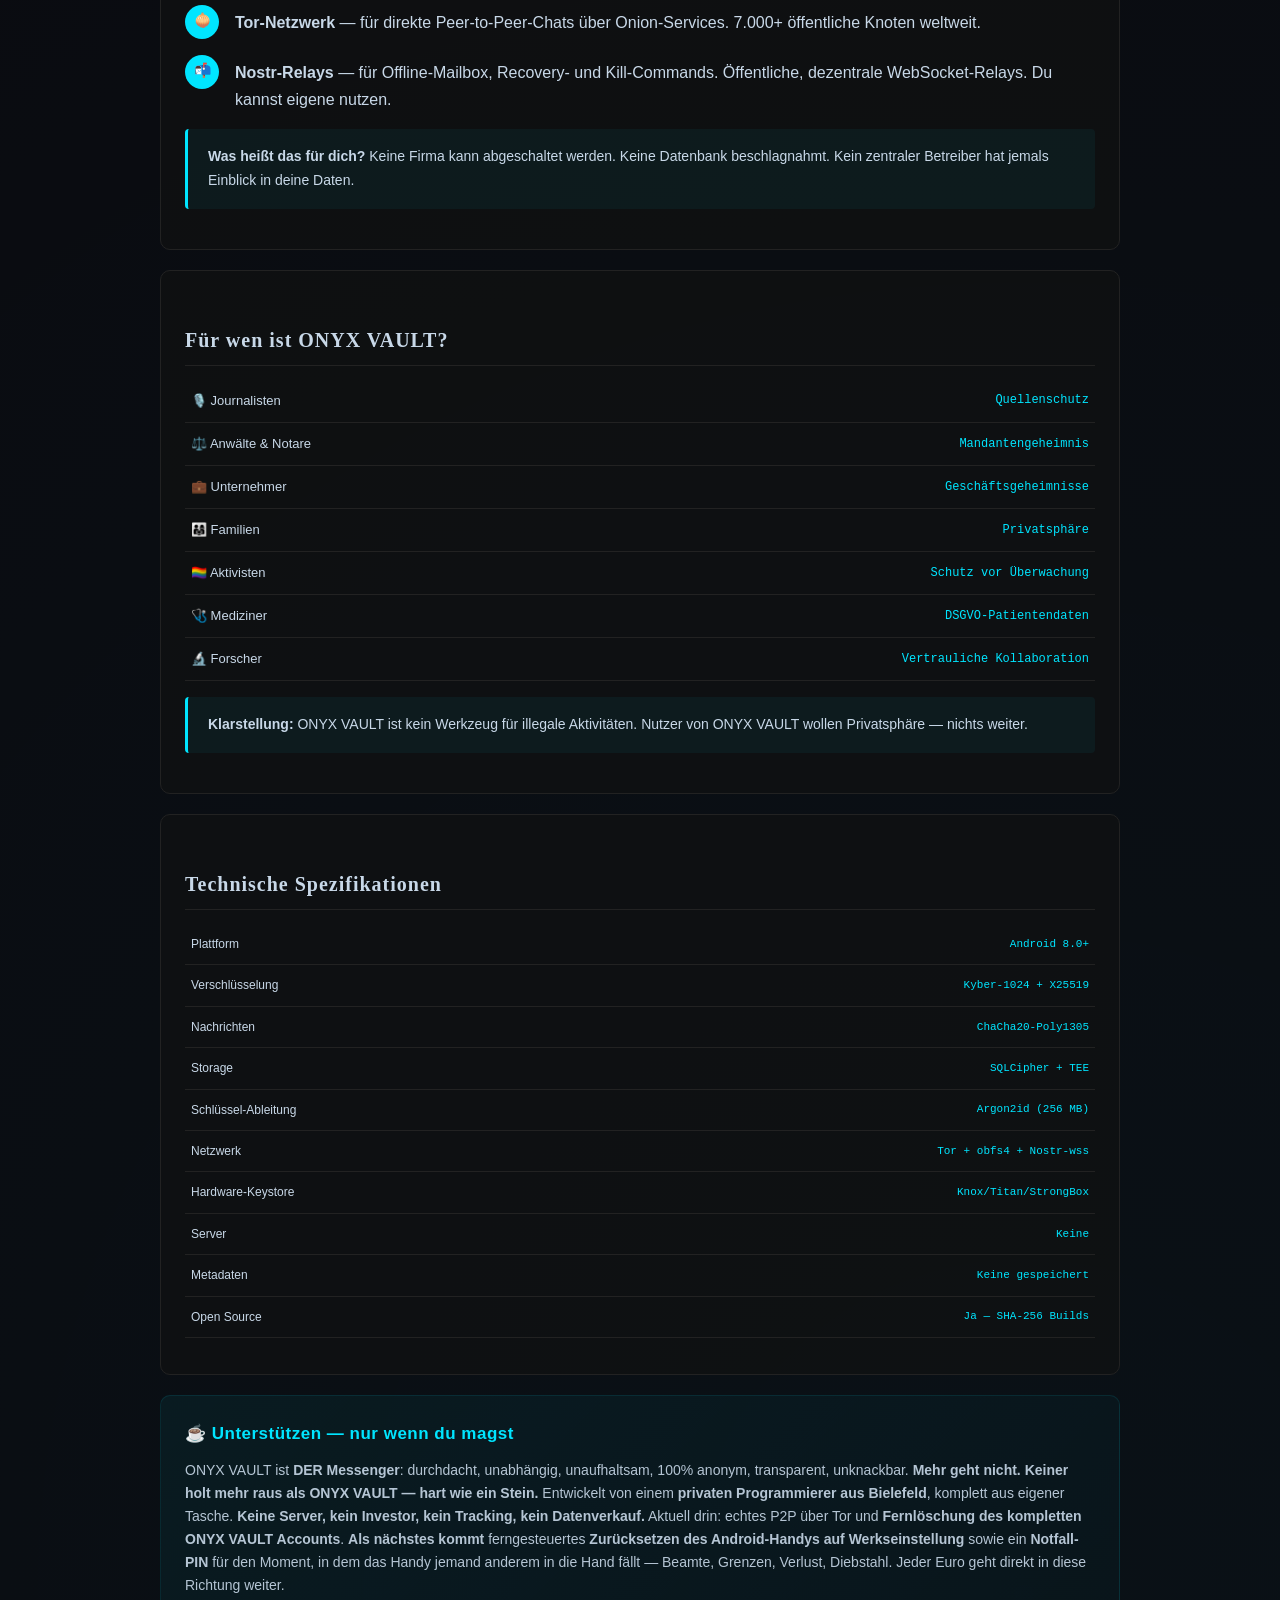
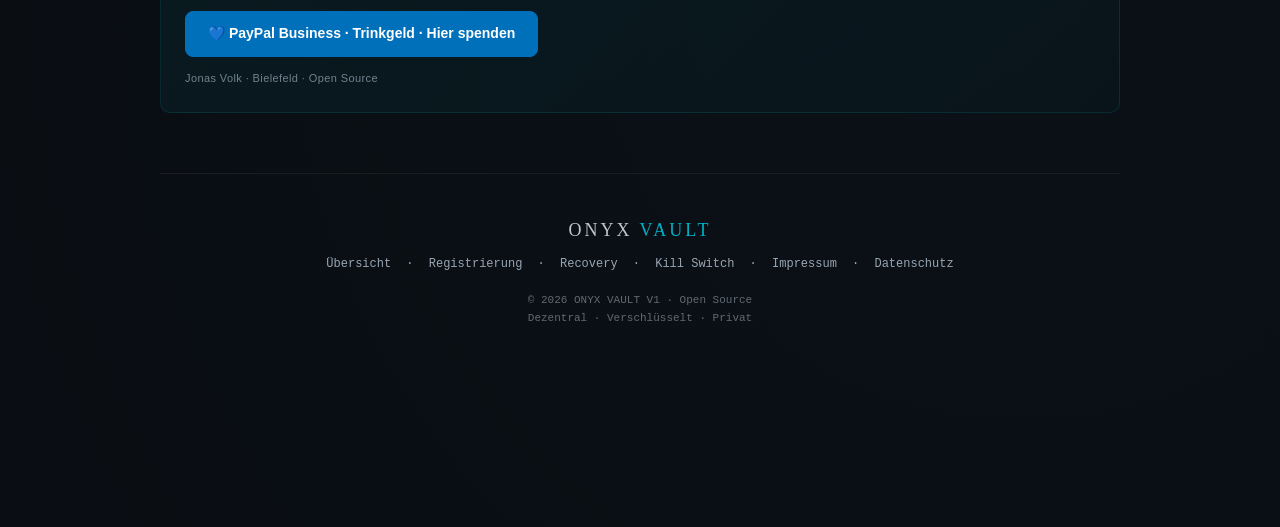
==== commit 87e9cfd0: "copy: Donation-Opener verstaerkt - 'Mehr geht nicht. Hart wie ein Stein.'" ====
--- a/index.html
+++ b/index.html
@@ -147,7 +147,7 @@
     <div class="card donation-card">
     <h3 class="donation-title">☕ Unterstützen — nur wenn du magst</h3>
     <p class="donation-text">
-      ONYX VAULT ist <strong>DER Messenger</strong>: durchdacht, unabhängig, unaufhaltsam, 100% anonym, transparent, unknackbar. Entwickelt von einem <strong>privaten Programmierer aus Bielefeld</strong>, komplett aus eigener Tasche. <strong>Keine Server, kein Investor, kein Tracking, kein Datenverkauf.</strong> Aktuell drin: echtes P2P über Tor und <strong>Fernlöschung des kompletten ONYX VAULT Accounts</strong>. <strong>Als nächstes kommt</strong> ferngesteuertes <strong>Zurücksetzen des Android-Handys auf Werkseinstellung</strong> sowie ein <strong>Notfall-PIN</strong> für den Moment, in dem das Handy jemand anderem in die Hand fällt — Beamte, Grenzen, Verlust, Diebstahl. Jeder Euro geht direkt in diese Richtung weiter.
+      ONYX VAULT ist <strong>DER Messenger</strong>: durchdacht, unabhängig, unaufhaltsam, 100% anonym, transparent, unknackbar. <strong>Mehr geht nicht. Keiner holt mehr raus als ONYX VAULT — hart wie ein Stein.</strong> Entwickelt von einem <strong>privaten Programmierer aus Bielefeld</strong>, komplett aus eigener Tasche. <strong>Keine Server, kein Investor, kein Tracking, kein Datenverkauf.</strong> Aktuell drin: echtes P2P über Tor und <strong>Fernlöschung des kompletten ONYX VAULT Accounts</strong>. <strong>Als nächstes kommt</strong> ferngesteuertes <strong>Zurücksetzen des Android-Handys auf Werkseinstellung</strong> sowie ein <strong>Notfall-PIN</strong> für den Moment, in dem das Handy jemand anderem in die Hand fällt — Beamte, Grenzen, Verlust, Diebstahl. Jeder Euro geht direkt in diese Richtung weiter.
     </p>
     <a href="https://www.paypal.com/donate?business=jonassimonvolk@gmail.com&no_recurring=0&item_name=ONYX+VAULT+Entwicklung&currency_code=EUR" target="_blank" rel="noopener" class="donation-btn">💙 PayPal Business · Trinkgeld · Hier spenden</a>
     <p class="donation-meta">Jonas Volk · Bielefeld · Open Source</p>
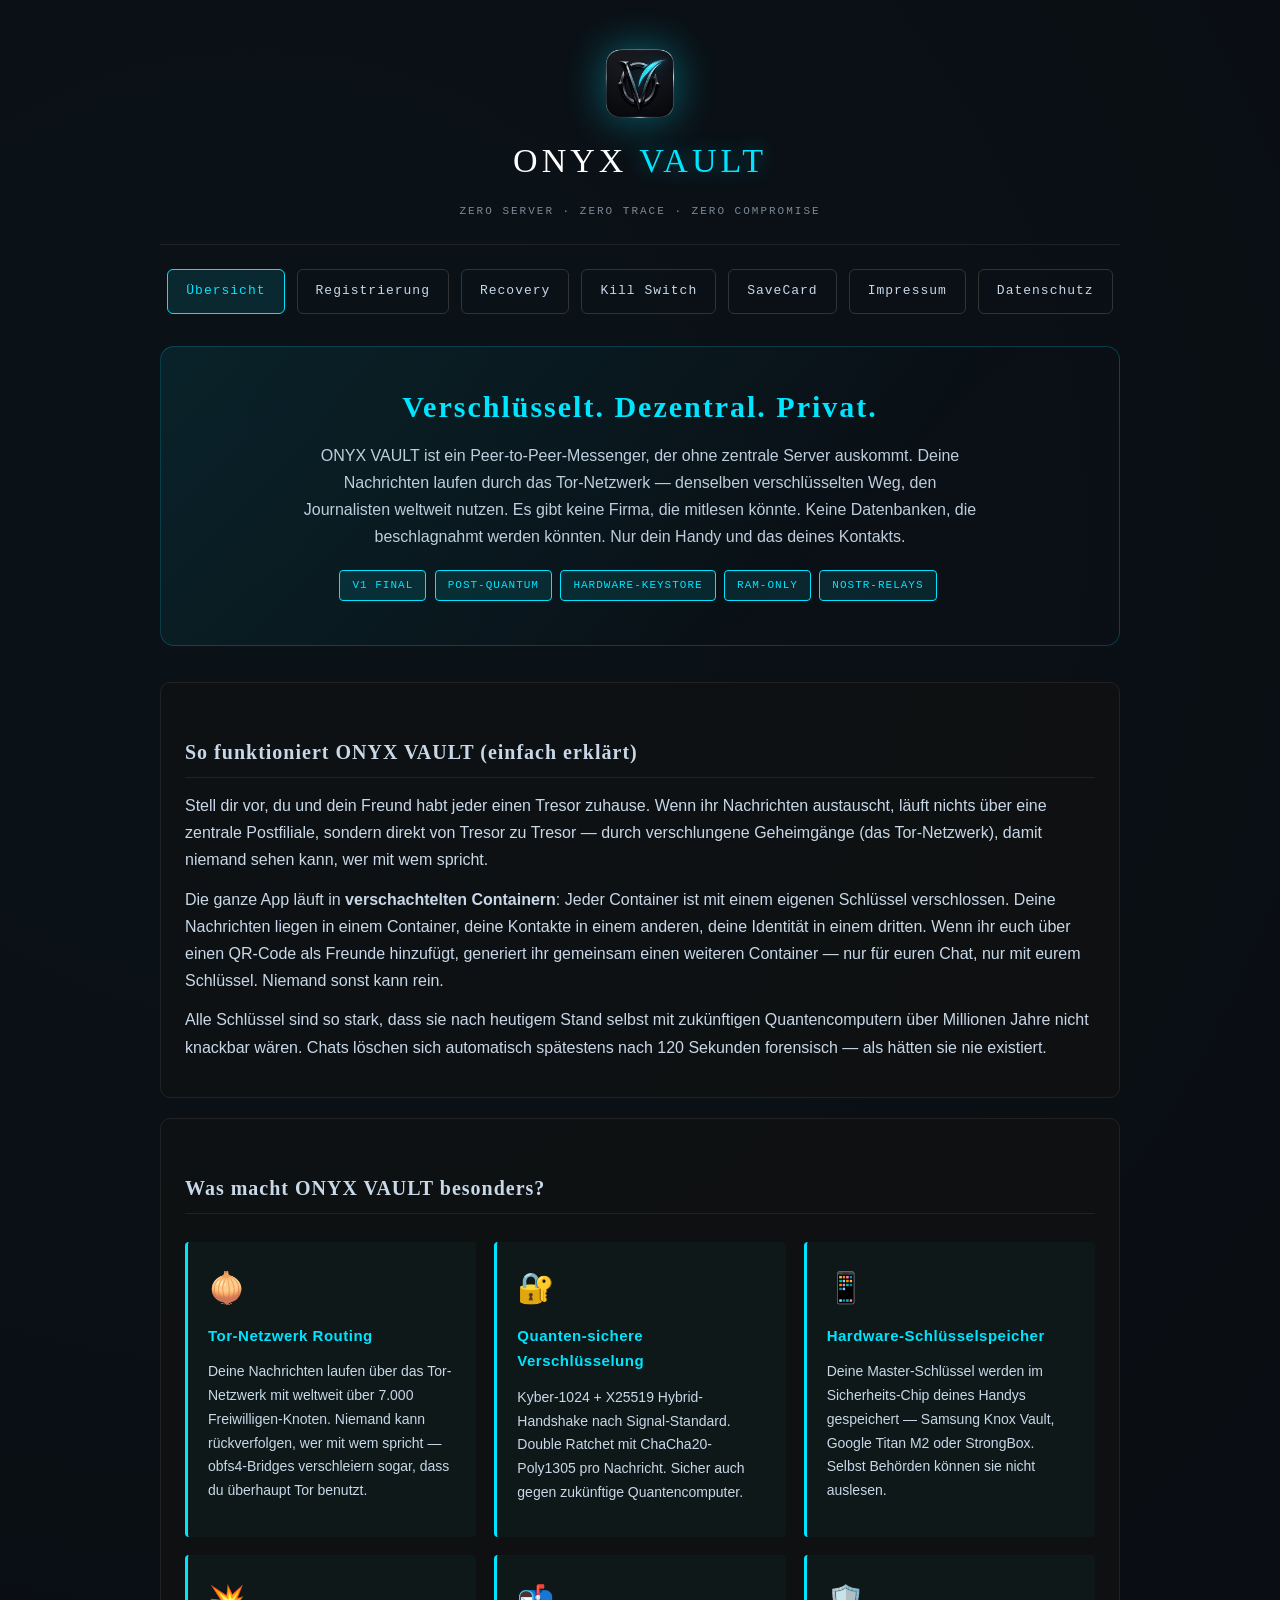
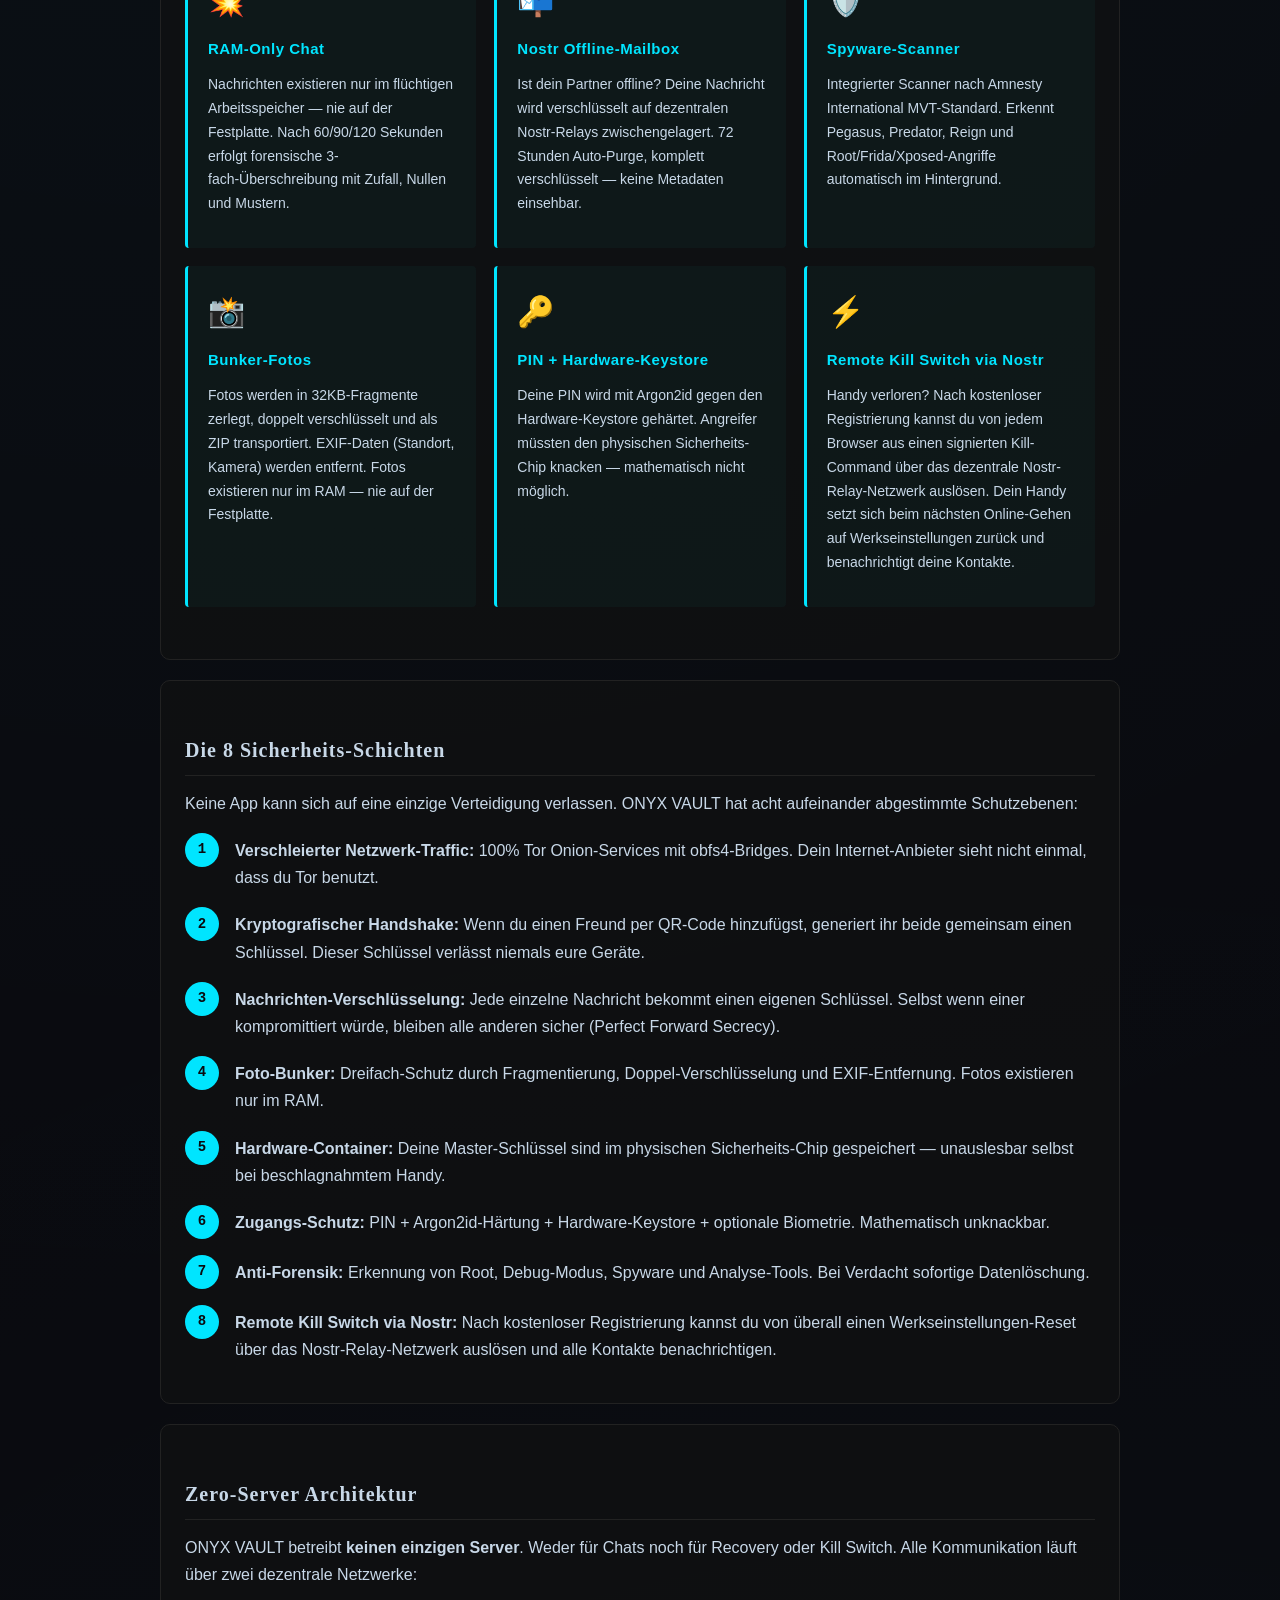
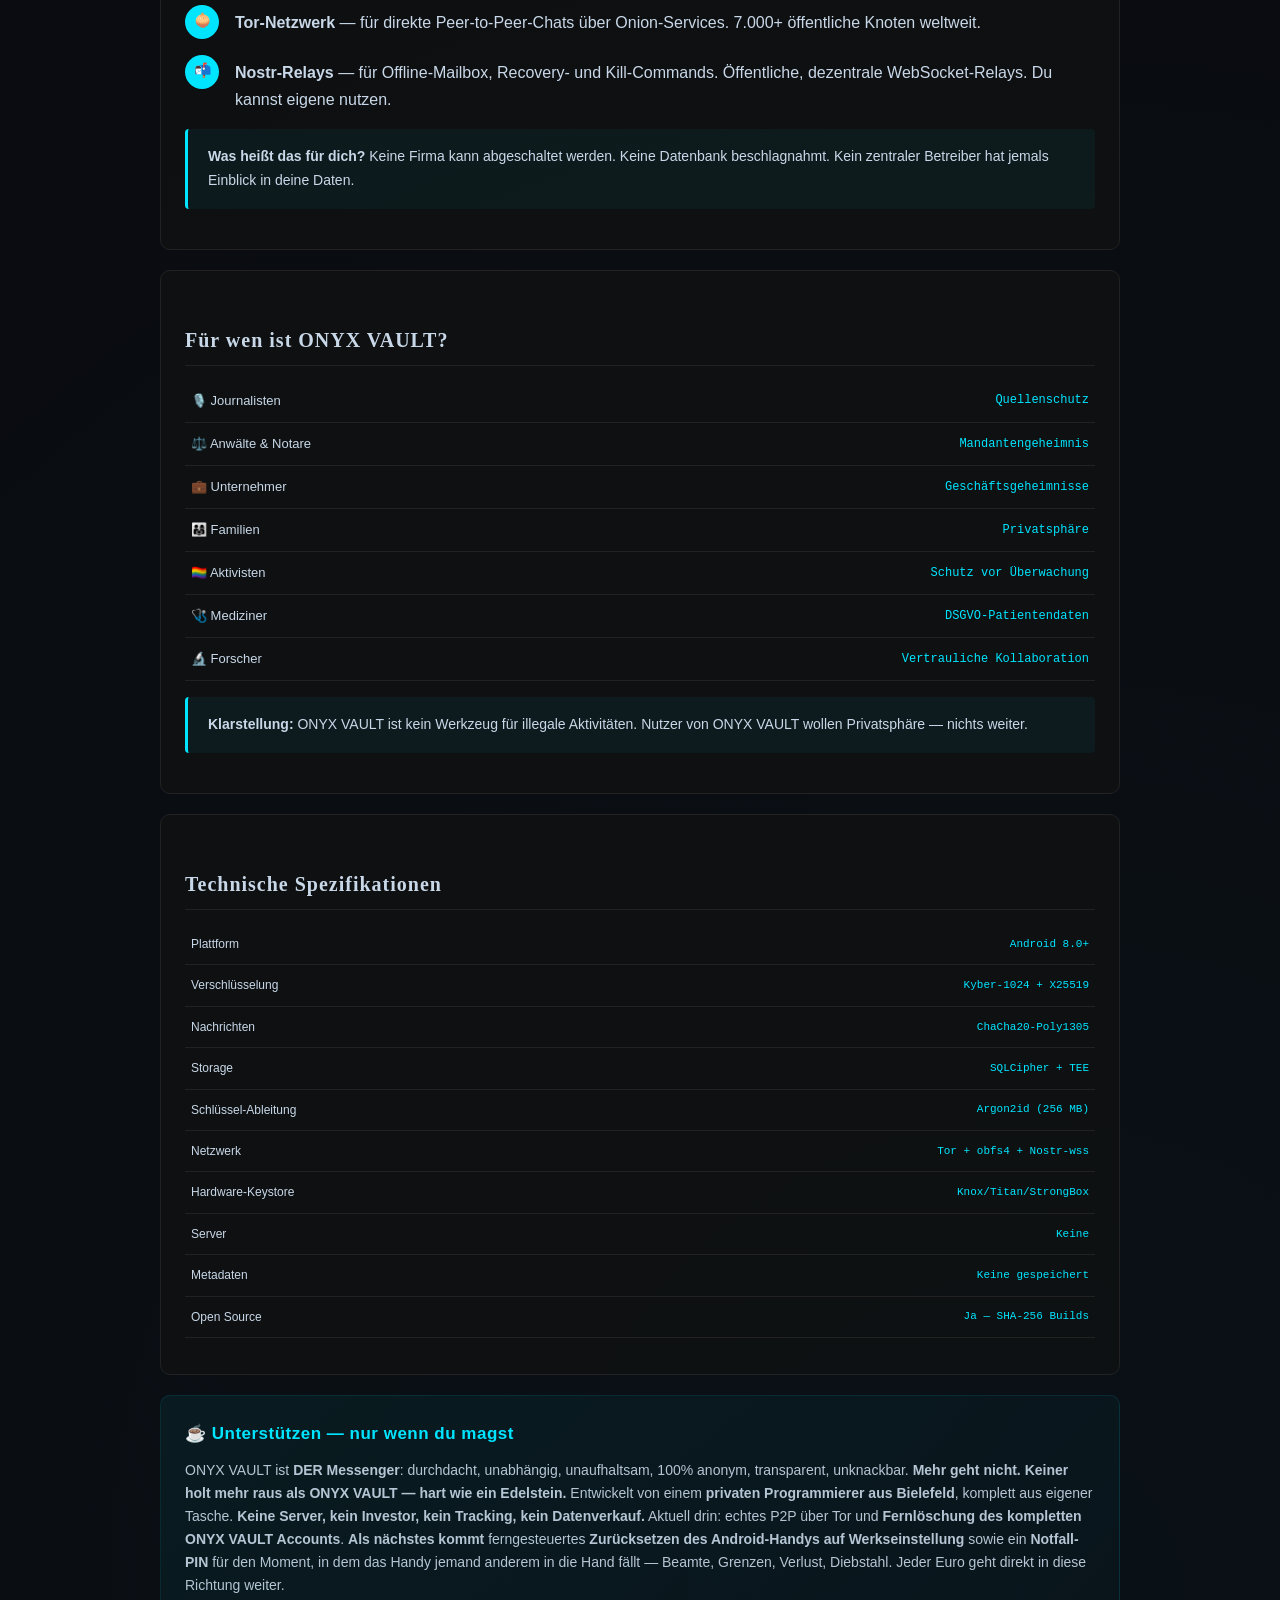
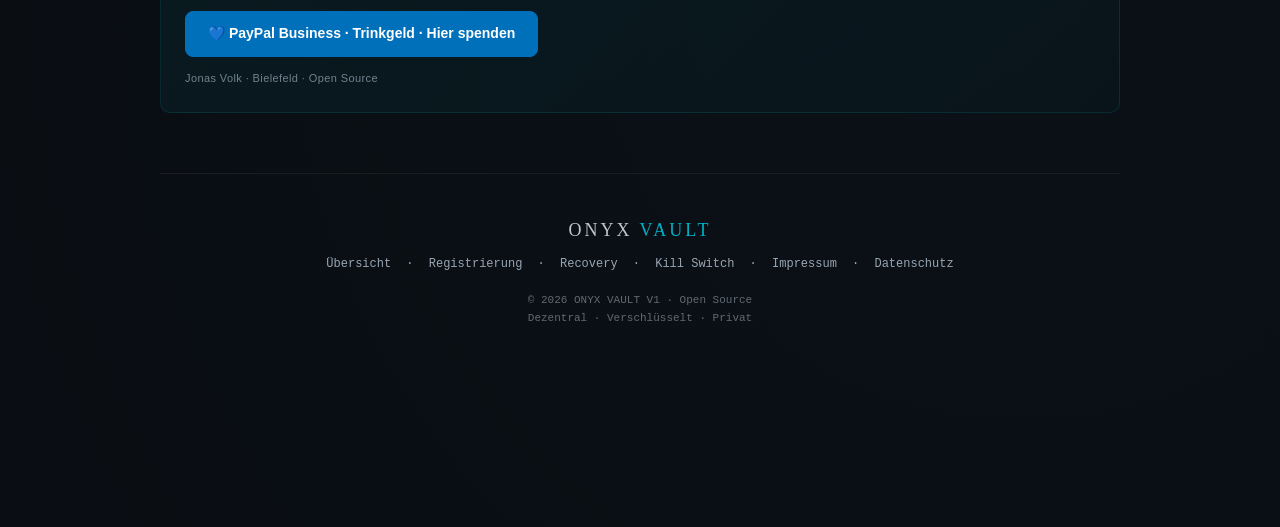
==== commit 65900ea5: "copy: Stein -> Edelstein (passt zu ONYX)" ====
--- a/index.html
+++ b/index.html
@@ -147,7 +147,7 @@
     <div class="card donation-card">
     <h3 class="donation-title">☕ Unterstützen — nur wenn du magst</h3>
     <p class="donation-text">
-      ONYX VAULT ist <strong>DER Messenger</strong>: durchdacht, unabhängig, unaufhaltsam, 100% anonym, transparent, unknackbar. <strong>Mehr geht nicht. Keiner holt mehr raus als ONYX VAULT — hart wie ein Stein.</strong> Entwickelt von einem <strong>privaten Programmierer aus Bielefeld</strong>, komplett aus eigener Tasche. <strong>Keine Server, kein Investor, kein Tracking, kein Datenverkauf.</strong> Aktuell drin: echtes P2P über Tor und <strong>Fernlöschung des kompletten ONYX VAULT Accounts</strong>. <strong>Als nächstes kommt</strong> ferngesteuertes <strong>Zurücksetzen des Android-Handys auf Werkseinstellung</strong> sowie ein <strong>Notfall-PIN</strong> für den Moment, in dem das Handy jemand anderem in die Hand fällt — Beamte, Grenzen, Verlust, Diebstahl. Jeder Euro geht direkt in diese Richtung weiter.
+      ONYX VAULT ist <strong>DER Messenger</strong>: durchdacht, unabhängig, unaufhaltsam, 100% anonym, transparent, unknackbar. <strong>Mehr geht nicht. Keiner holt mehr raus als ONYX VAULT — hart wie ein Edelstein.</strong> Entwickelt von einem <strong>privaten Programmierer aus Bielefeld</strong>, komplett aus eigener Tasche. <strong>Keine Server, kein Investor, kein Tracking, kein Datenverkauf.</strong> Aktuell drin: echtes P2P über Tor und <strong>Fernlöschung des kompletten ONYX VAULT Accounts</strong>. <strong>Als nächstes kommt</strong> ferngesteuertes <strong>Zurücksetzen des Android-Handys auf Werkseinstellung</strong> sowie ein <strong>Notfall-PIN</strong> für den Moment, in dem das Handy jemand anderem in die Hand fällt — Beamte, Grenzen, Verlust, Diebstahl. Jeder Euro geht direkt in diese Richtung weiter.
     </p>
     <a href="https://www.paypal.com/donate?business=jonassimonvolk@gmail.com&no_recurring=0&item_name=ONYX+VAULT+Entwicklung&currency_code=EUR" target="_blank" rel="noopener" class="donation-btn">💙 PayPal Business · Trinkgeld · Hier spenden</a>
     <p class="donation-meta">Jonas Volk · Bielefeld · Open Source</p>
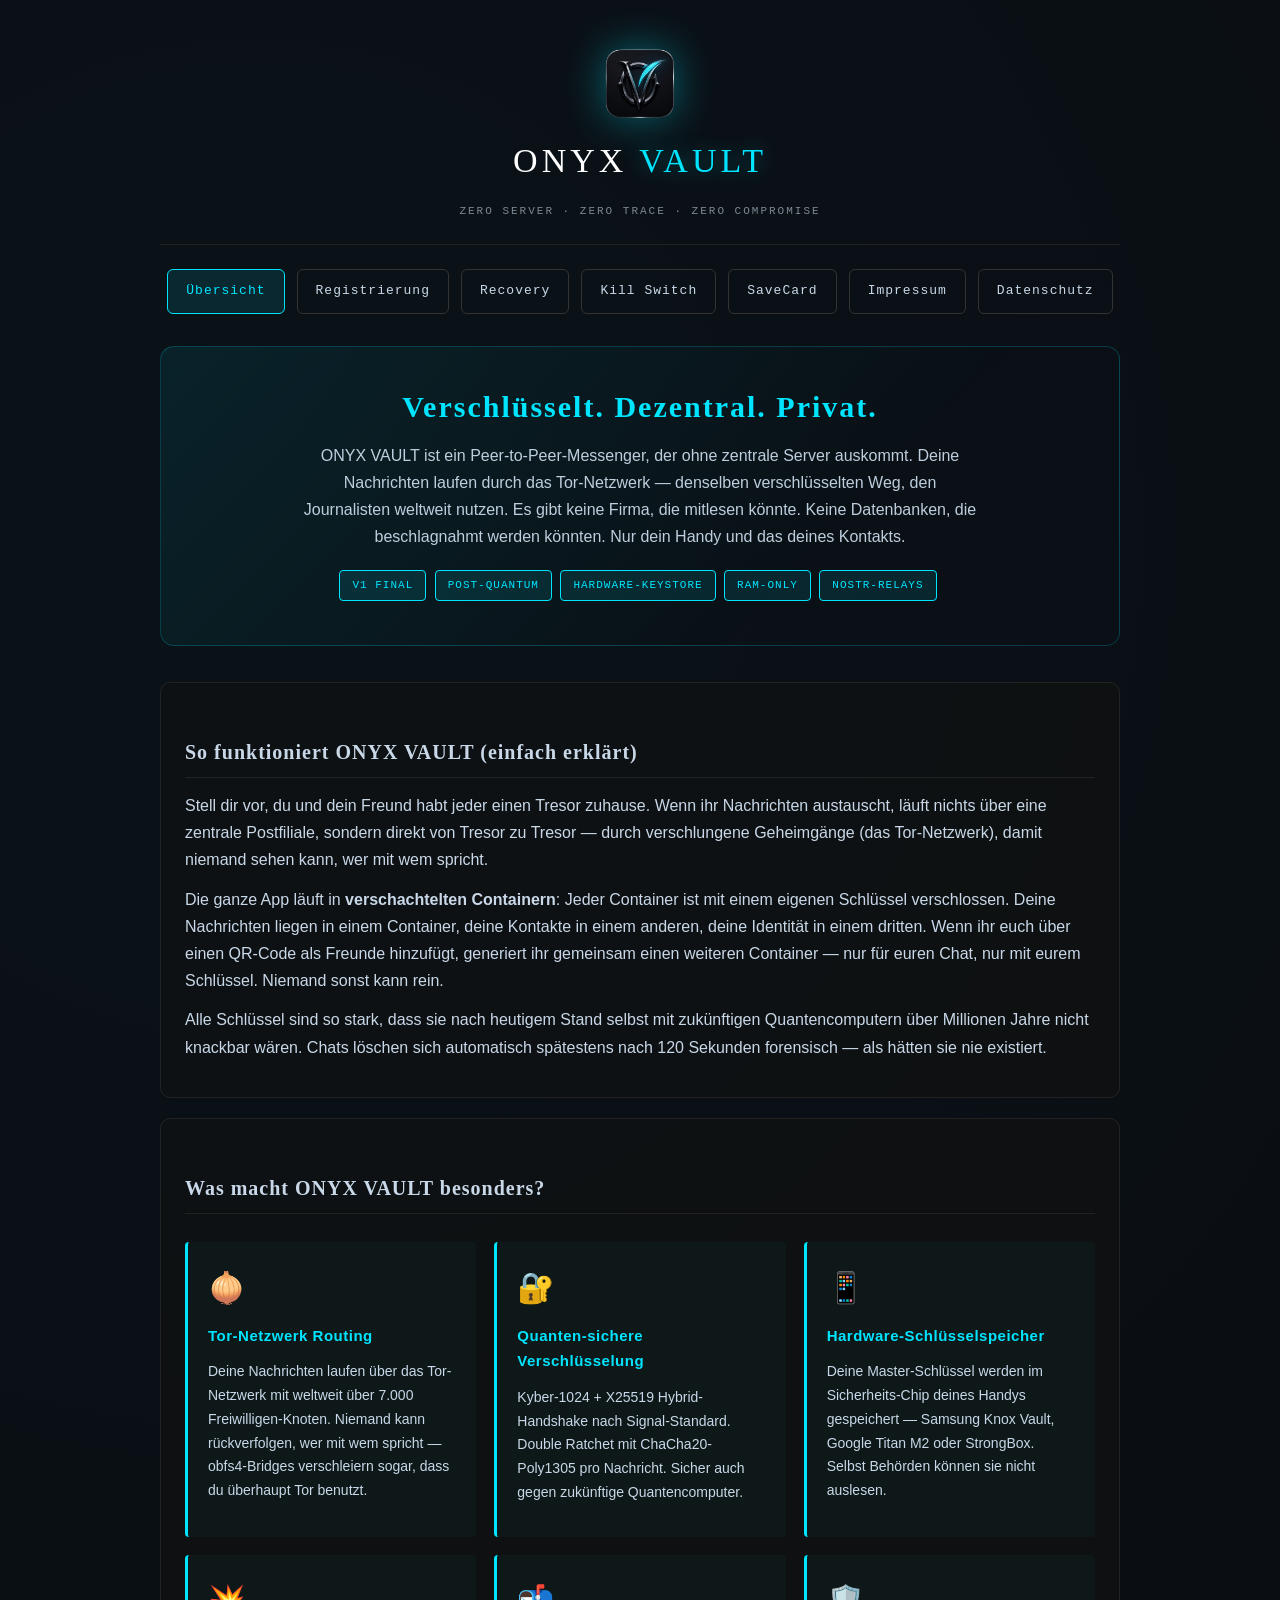
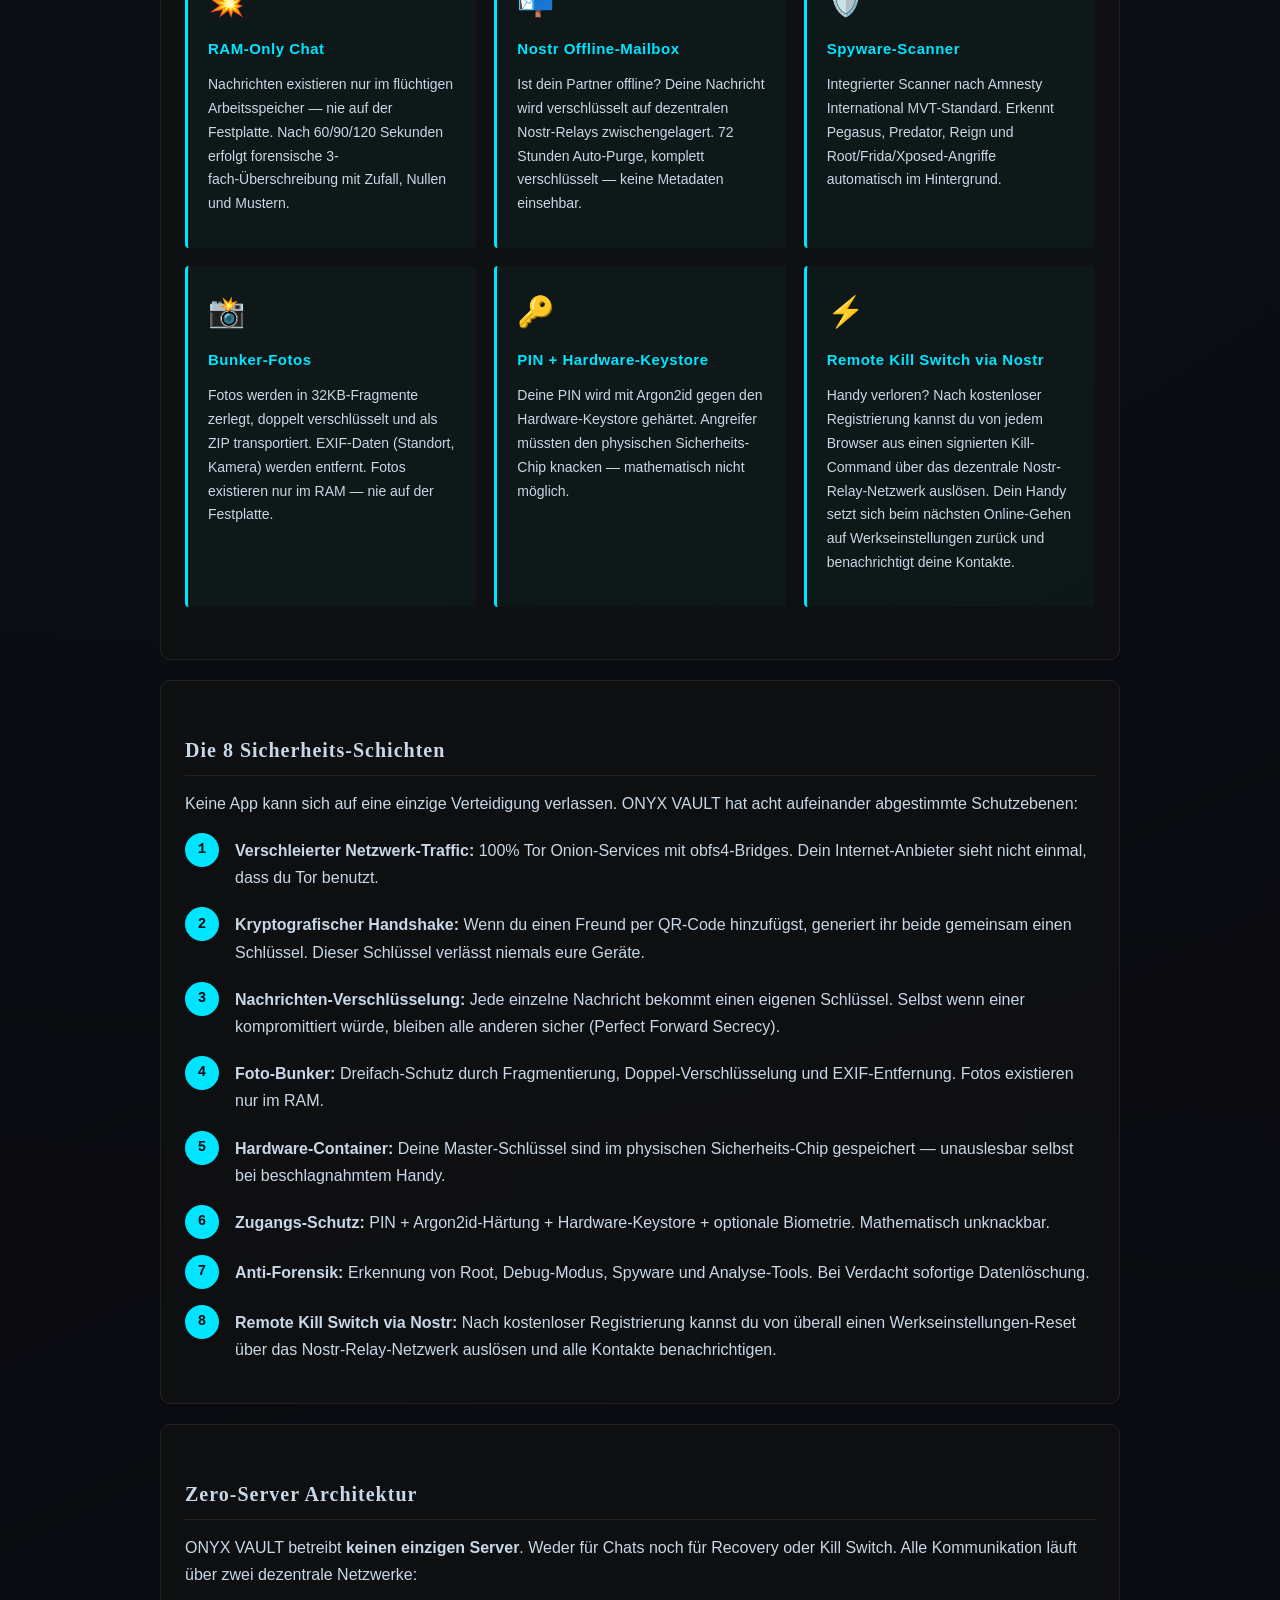
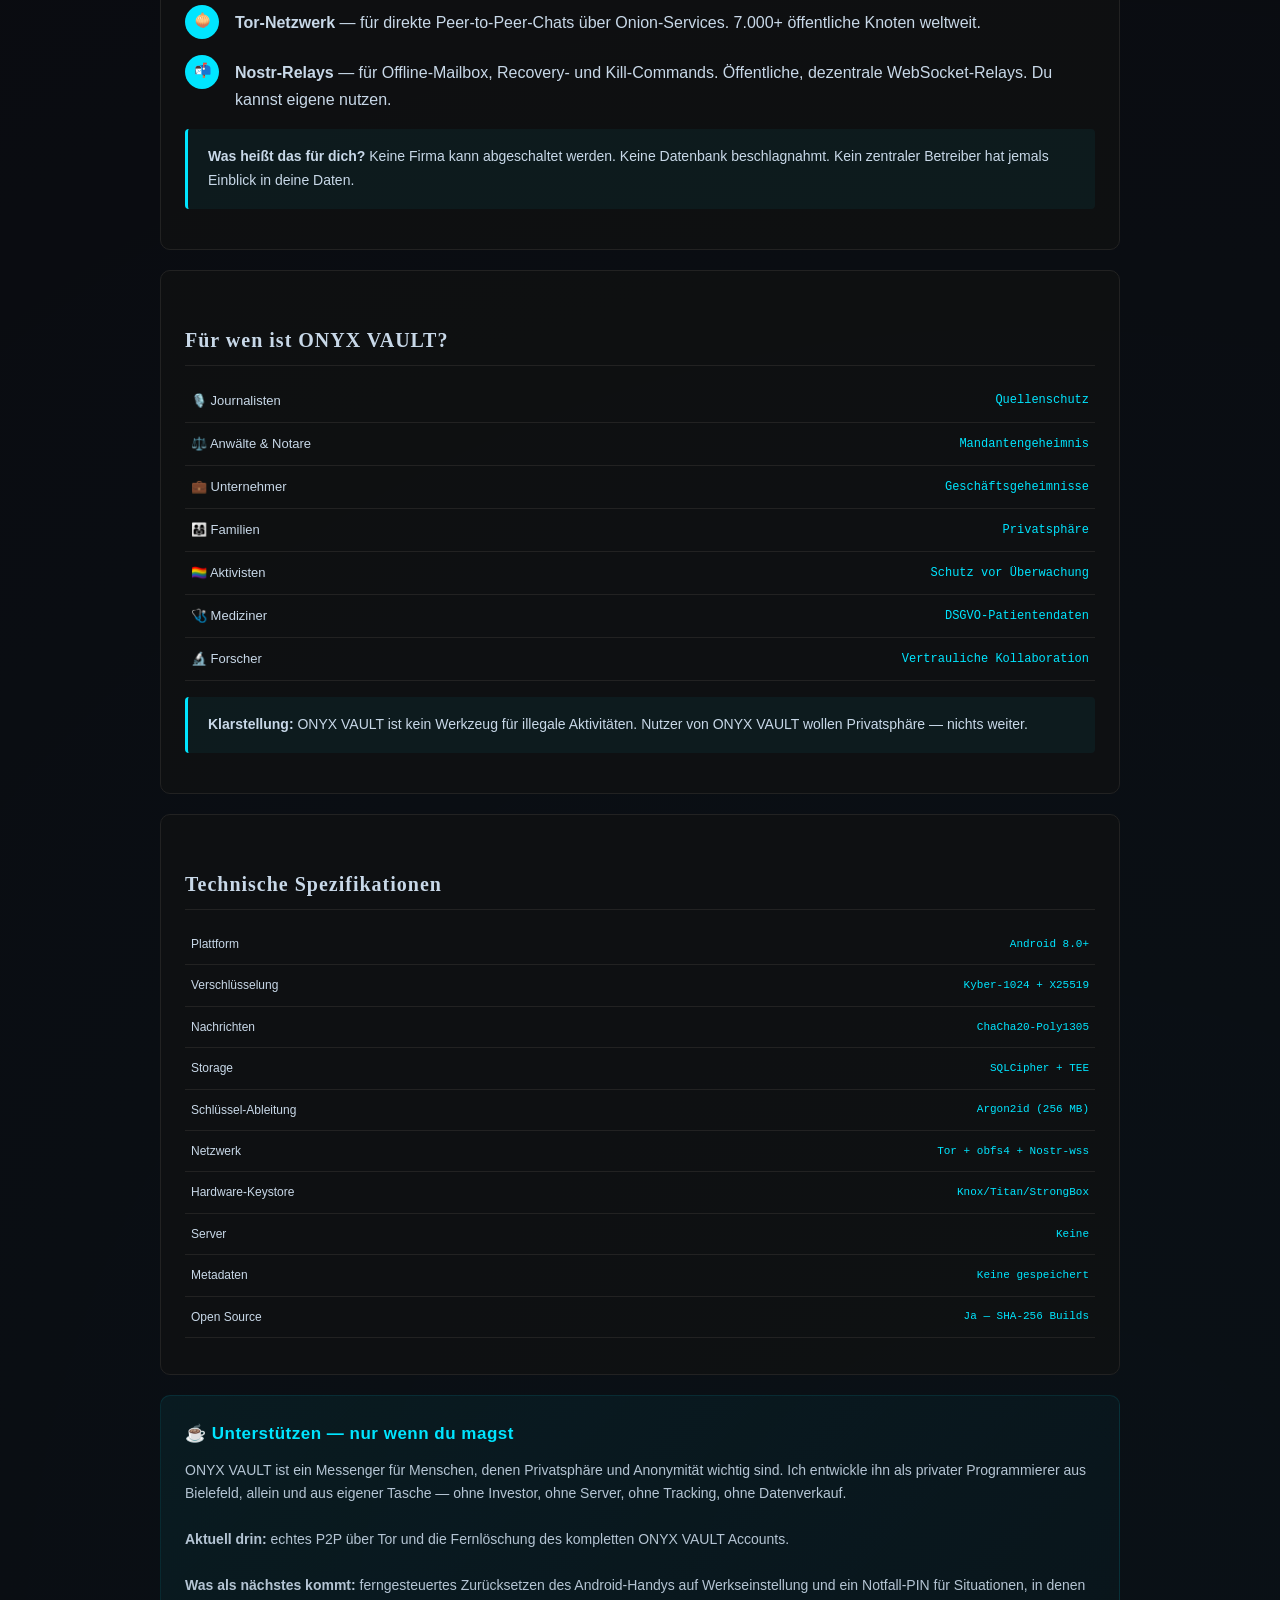
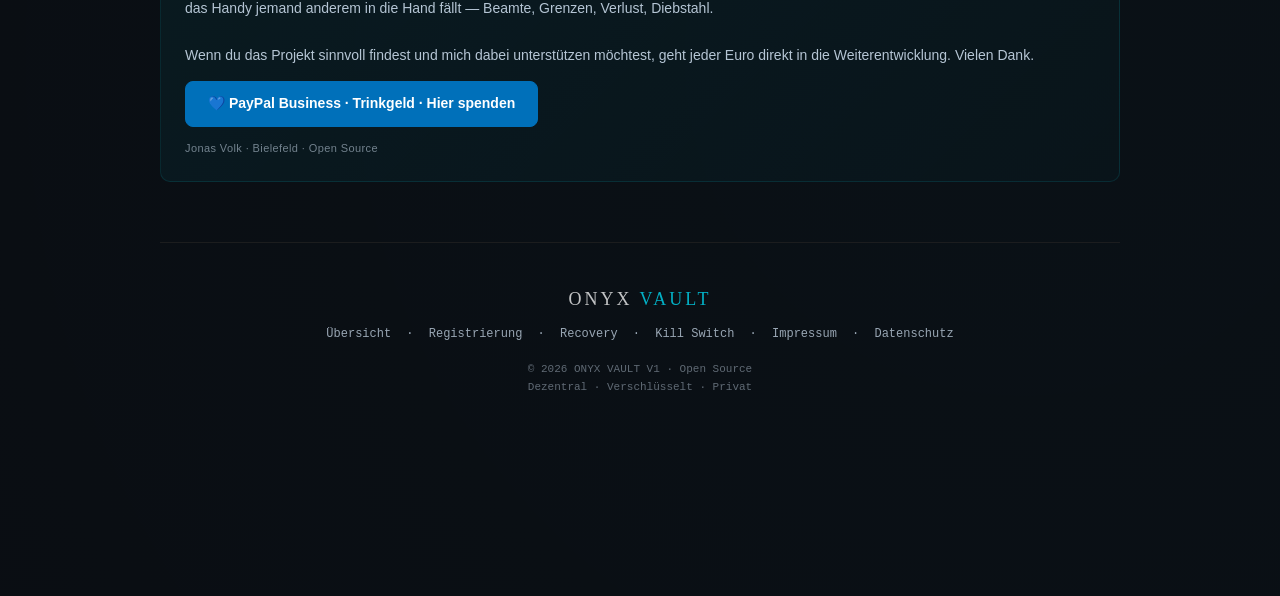
==== commit e04c3270: "copy: Donation-Text sachlich und hoeflich formuliert" ====
--- a/index.html
+++ b/index.html
@@ -147,7 +147,10 @@
     <div class="card donation-card">
     <h3 class="donation-title">☕ Unterstützen — nur wenn du magst</h3>
     <p class="donation-text">
-      ONYX VAULT ist <strong>DER Messenger</strong>: durchdacht, unabhängig, unaufhaltsam, 100% anonym, transparent, unknackbar. <strong>Mehr geht nicht. Keiner holt mehr raus als ONYX VAULT — hart wie ein Edelstein.</strong> Entwickelt von einem <strong>privaten Programmierer aus Bielefeld</strong>, komplett aus eigener Tasche. <strong>Keine Server, kein Investor, kein Tracking, kein Datenverkauf.</strong> Aktuell drin: echtes P2P über Tor und <strong>Fernlöschung des kompletten ONYX VAULT Accounts</strong>. <strong>Als nächstes kommt</strong> ferngesteuertes <strong>Zurücksetzen des Android-Handys auf Werkseinstellung</strong> sowie ein <strong>Notfall-PIN</strong> für den Moment, in dem das Handy jemand anderem in die Hand fällt — Beamte, Grenzen, Verlust, Diebstahl. Jeder Euro geht direkt in diese Richtung weiter.
+      ONYX VAULT ist ein Messenger für Menschen, denen Privatsphäre und Anonymität wichtig sind. Ich entwickle ihn als privater Programmierer aus Bielefeld, allein und aus eigener Tasche — ohne Investor, ohne Server, ohne Tracking, ohne Datenverkauf.<br><br>
+<strong>Aktuell drin:</strong> echtes P2P über Tor und die Fernlöschung des kompletten ONYX VAULT Accounts.<br><br>
+<strong>Was als nächstes kommt:</strong> ferngesteuertes Zurücksetzen des Android-Handys auf Werkseinstellung und ein Notfall-PIN für Situationen, in denen das Handy jemand anderem in die Hand fällt — Beamte, Grenzen, Verlust, Diebstahl.<br><br>
+Wenn du das Projekt sinnvoll findest und mich dabei unterstützen möchtest, geht jeder Euro direkt in die Weiterentwicklung. Vielen Dank.
     </p>
     <a href="https://www.paypal.com/donate?business=jonassimonvolk@gmail.com&no_recurring=0&item_name=ONYX+VAULT+Entwicklung&currency_code=EUR" target="_blank" rel="noopener" class="donation-btn">💙 PayPal Business · Trinkgeld · Hier spenden</a>
     <p class="donation-meta">Jonas Volk · Bielefeld · Open Source</p>
